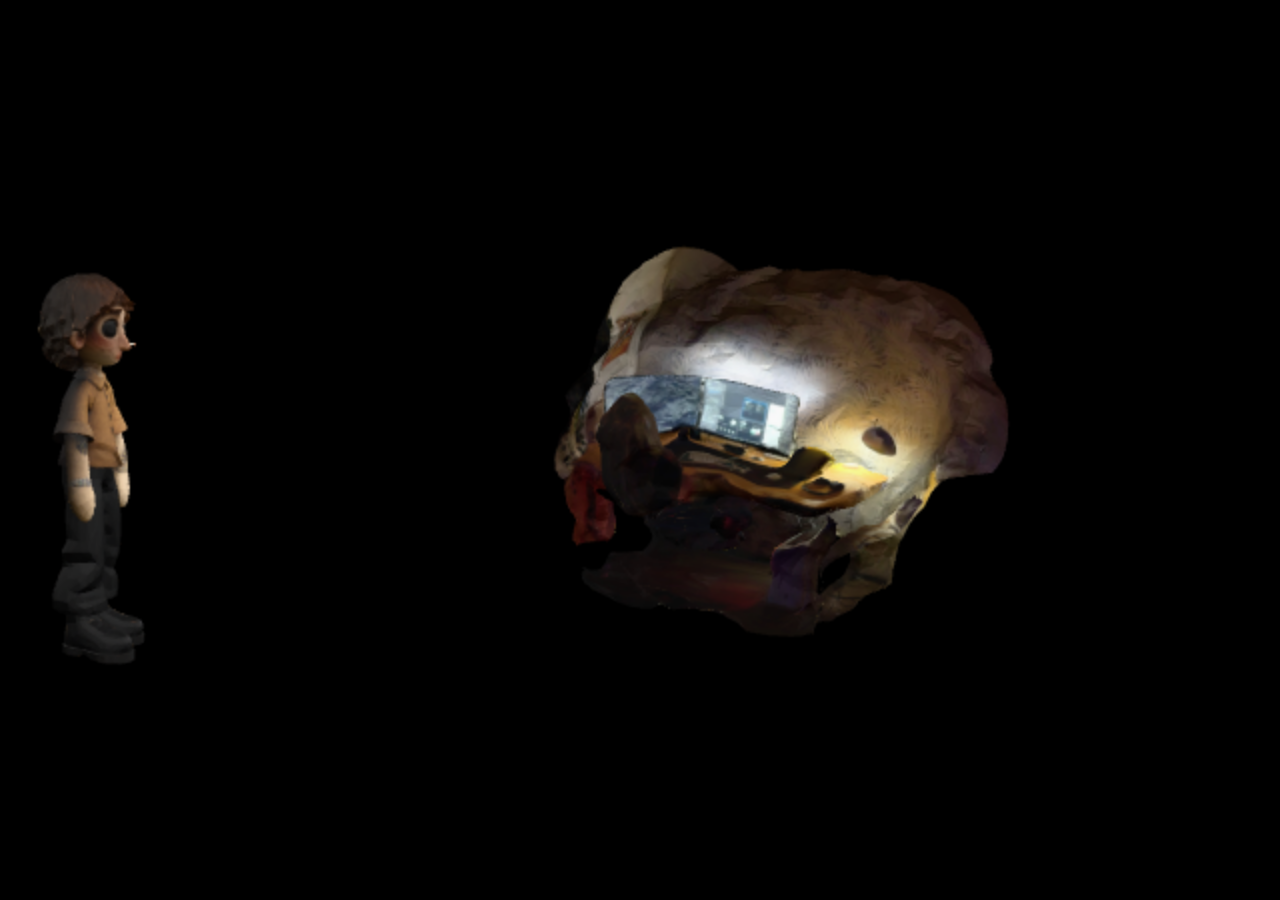
==== index.html @ 39d9294c "Align section titles and group websites under LLM development" ====
<!doctype html>
<html lang="ru">
<head>
<meta charset="utf-8">
<meta name="viewport" content="width=device-width,initial-scale=1,viewport-fit=cover">
<title>qwekurasa</title>

<link rel="preconnect" href="https://fonts.googleapis.com">
<link rel="stylesheet" href="https://fonts.googleapis.com/css2?family=Arimo:wght@400;700&display=swap">
<style>

:root{--acr-noise:url("data:image/svg+xml,%3Csvg xmlns='http://www.w3.org/2000/svg' width='128' height='128'%3E%3Cfilter id='n'%3E%3CfeTurbulence type='fractalNoise' baseFrequency='.9' numOctaves='2' stitchTiles='stitch'/%3E%3CfeColorMatrix values='0 0 0 0 1 0 0 0 0 1 0 0 0 0 1 0 0 0 .22 0'/%3E%3C/filter%3E%3Crect width='128' height='128' filter='url(%23n)'/%3E%3C/svg%3E");
  --paper:#ffffff;--dot:#fff;--ink:#0b0b0b;--mute:#9b9b9b;--line:#e3e3e3;
  --blue:#2234e6;--night:#000000;--snow:#efefef;
  --sans:"Arimo","Helvetica Neue",Helvetica,Arial,sans-serif;
  --mono:var(--sans);
  --hand:"Reenie Beanie","Segoe Print","Bradley Hand",cursive;
  --gl:max(24px,env(safe-area-inset-left,0px));--gr:max(24px,env(safe-area-inset-right,0px));
  --ease:cubic-bezier(.2,.7,.2,1);
  color-scheme:light;
}
*,*::before,*::after{box-sizing:border-box}
html,body,*{scrollbar-width:none;-ms-overflow-style:none}
::-webkit-scrollbar{display:none;width:0;height:0}
html,body{height:100%;margin:0}
img{max-width:100%}
[hidden]{display:none!important}
body{background:var(--paper);color:var(--ink);font:13px/1.35 var(--sans);-webkit-font-smoothing:antialiased}
body[data-v=map],body.loading{overflow:hidden}
a{color:inherit;text-decoration:none}
button{font:inherit;color:inherit;background:none;border:0;padding:0;cursor:pointer;text-align:inherit}
:focus-visible{outline:1px solid currentColor;outline-offset:3px}
.up{text-transform:uppercase;letter-spacing:.06em;font-size:11px}
.view{display:none}.view.on{display:block}
.tnum{font-variant-numeric:tabular-nums}


/* ---------- карта (лента) ---------- */
#map{position:fixed;inset:0;overflow:hidden;background:var(--dot);touch-action:none}
#hero{position:absolute;left:0;top:0;-webkit-tap-highlight-color:transparent}
.hero-text{position:absolute;max-width:440px;background:#fff;border:2px solid #000;padding:12px 16px 4px;font-size:15px;line-height:1.5;opacity:0;transform:translateY(6px);transition:opacity .8s,transform .8s;pointer-events:none}
.hero-text.on{opacity:1;transform:none;pointer-events:auto}
.hero-text p{margin:0 0 12px}
.ht-name{position:absolute;bottom:100%;left:-2px;margin:0!important;padding:2px 8px;background:#000;color:#fff;border:2px solid #000;border-bottom:0;font-size:13px;letter-spacing:.03em}
.ht-links{display:flex;flex-wrap:wrap;gap:6px 18px;margin:16px -16px 0!important;padding:6px 16px 8px;border-top:2px solid #000}
.ht-links a{text-decoration:underline;text-underline-offset:3px}
@media(max-width:700px){.hero-text{font-size:14px}}
.boards{position:absolute;left:0;right:0;top:50%;transform:translateY(-50%);display:flex;flex-wrap:wrap;justify-content:center;align-items:flex-start;gap:30px 40px;padding-inline:var(--gl)}
.board{display:flex;flex-direction:column;align-items:center;gap:8px;font:11px var(--mono);color:#555;transition:opacity .4s}
.board svg{display:block;overflow:visible}
.board.done{cursor:pointer;color:var(--ink)}
.piece{position:absolute;left:0;top:0;touch-action:none;cursor:grab;transition:transform .25s var(--ease),opacity .4s;z-index:5}
.piece svg{display:block;overflow:visible}
.board svg svg,.piece svg svg{overflow:hidden}
.piece.drag{cursor:grabbing;transition:none;z-index:20}
.piece.snap{transition:left .35s var(--ease),top .35s var(--ease),transform .35s var(--ease);pointer-events:none;transform:none!important}


/* точки-переключатель карта/индекс */
.dots{position:fixed;z-index:30;left:var(--gl);bottom:calc(18px + env(safe-area-inset-bottom,0px));display:flex;gap:5px}
.dots a{width:9px;height:9px;border:1px solid var(--ink);border-radius:50%}
.dots a.on{background:var(--ink)}
.dots{display:none}

/* ---------- тёмная тема: весь сайт инвертирован, персонаж и фото — обратно ---------- */
html{filter:invert(1);background:#fff}
#hero{filter:invert(1)}

/* ---------- индекс ---------- */
body[data-v=index]{background:var(--dot)}
#index{padding:52px 16px calc(80px + env(safe-area-inset-bottom,0px))}
.ix-win{position:relative;max-width:1180px;margin:0 auto;background:#fff;border:2px solid #000;padding-bottom:24px}
.ix-tab{position:absolute;bottom:100%;left:-2px;margin:0;padding:2px 8px;background:#fff;border:2px solid #000;border-bottom:0;font:400 13px var(--sans);letter-spacing:.03em}
.cols{display:grid;grid-template-columns:21% 1fr 1fr 1fr;padding-left:var(--gl);padding-right:var(--gr)}
.cols>*{grid-column:2}
.ticks{position:fixed;left:0;right:0;z-index:5;pointer-events:none}
.ticks i{grid-column:auto;height:13px;border-left:1px solid var(--ink)}
.ticks i:first-child{grid-column:2}
.ticks.top{top:env(safe-area-inset-top,0px)}.ticks.bot{bottom:env(safe-area-inset-bottom,0px)}
body:not([data-v=index]) .ticks{display:none}
.i-head{position:sticky;top:env(safe-area-inset-top,0px);z-index:4;background:#fff;padding-block:10px 10px;border-bottom:2px solid #000;margin-bottom:18px}
.i-head a{grid-column:auto}.i-head a:first-child{grid-column:2}
.i-head a:hover{text-decoration:underline;text-underline-offset:3px}
.i-tools{padding-block:8px 26px}
.i-tools button{display:inline-flex;gap:10px;align-items:center}
.i-tools button::after{content:"";border:4.5px solid transparent;border-top:6px solid currentColor;margin-top:5px;transition:transform .3s}
.i-tools button[aria-expanded=true]::after{transform:rotate(180deg) translateY(5px)}
.row{align-items:baseline}
.row button{grid-column:2;padding-block:2.5px;display:flex;gap:2.2em}
.row button:hover .nm,.row button[aria-expanded=true] .nm{text-decoration:underline;text-underline-offset:3px}
.row .meta{grid-column:3;color:var(--mute);opacity:0;transition:opacity .2s}
.row:hover .meta,.row:has([aria-expanded=true]) .meta{opacity:1}
.shots{display:grid;grid-template-columns:repeat(5,minmax(0,1fr));gap:8px;padding:12px var(--gr) 26px var(--gl)}
.shots:not([hidden]) .shot{animation:rise .55s var(--ease) both}
.shot{display:flex;flex-direction:column;gap:7px;min-width:0}
.shot canvas{display:block;width:100%;aspect-ratio:1.6;background:#fff}
.shot .cap{font-size:11px;line-height:1.35}
.shot .cap b{font-weight:400;text-transform:uppercase;letter-spacing:.06em}
@keyframes rise{from{opacity:0;transform:translateY(10px)}}

/* ---------- проект: рабочий стол с окнами ---------- */
/* ---------- проект: рабочий стол Smalltalk-80 ---------- */
body[data-v=project]{background:#fff}
#project{overflow-x:clip;min-height:100%;background:var(--dot);color:#000;font:13px/1.4 var(--sans)}
.st{padding:16px 16px 60px;display:grid;grid-template-columns:auto minmax(0,1280px);column-gap:40px;justify-content:center;align-items:start}
.st-desk{grid-column:2}
.st-phone{grid-column:1;justify-self:end;position:sticky;top:max(16px,calc(50vh - 270px));width:264px;margin-top:max(30px,calc(50vh - 286px))}
.st.pad{grid-template-columns:minmax(0,.86fr) min(calc((100vh - 150px)*1.375),calc(100vw - 1040px)) minmax(0,1.14fr);justify-content:stretch;align-items:center;align-content:center;column-gap:28px;min-height:calc(100vh - 56px)}
.st.pad>.st-fdw{grid-area:1/1;justify-self:center;width:min(280px,100%);padding:60px 0;z-index:5}.st-fdw{filter:invert(1)}.st-fdw .fd{position:relative;width:100%;--sx:20%}
.st.pad .st-phone{grid-area:1/2;justify-self:center;position:static;width:100%;margin:0}
.st.pad .st-desk{grid-area:1/3;max-width:540px;justify-self:start}
@media(max-width:1799px){.st.pad{grid-template-columns:minmax(0,520px) minmax(0,520px);justify-content:center;align-items:start;column-gap:40px}.st.pad .st-phone{grid-area:1/1/2/3;width:min(900px,96vw);margin:0 0 20px}.st.pad>.st-fdw{grid-area:2/1;justify-self:center}.st.pad .st-desk{grid-area:2/2;max-width:none}}
@media(max-width:1079px){.st.pad{grid-template-columns:minmax(0,620px)}.st.pad>.st-fdw{grid-area:3/1;padding:0}.st.pad .st-desk{grid-area:2/1;justify-self:center;width:100%}.st.pad .st-phone{grid-area:1/1}}
.st-phone:empty{display:none}
.ph{position:relative;width:100%;aspect-ratio:430/880;filter:invert(1)}
.ph-body{position:absolute;inset:0;width:100%;height:100%}
.st-phone{z-index:60}.st-phone .ph{cursor:grab;touch-action:none}.st-phone .ph.drag{cursor:grabbing}.st-phone .ph-scr,.st-phone .pd-scr{cursor:auto;touch-action:auto}
.ph.pd{aspect-ratio:880/640}
.pd-scr{position:absolute;left:2.727%;top:3.75%;width:94.545%;height:92.5%;overflow:hidden;border-radius:3.9%/5.4%;background:#000}
.pd-in{position:absolute;left:0;top:0;width:1180px;height:840px;transform-origin:0 0;overflow:hidden;background:#1c1c1e;color:#fff;font-family:-apple-system,BlinkMacSystemFont,"SF Pro Text","Helvetica Neue",Arimo,sans-serif}
.pd-sb{position:relative;height:32px;display:flex;align-items:center;gap:10px;padding:0 26px;font-size:15px;font-weight:600}
.pd-date{font-weight:500}.pd-sb .ph-ind{margin-left:auto;font-weight:500;font-size:14px}
.pd-bar{height:50px;display:flex;align-items:center;gap:20px;padding:0 20px;color:#0a84ff;border-bottom:.5px solid rgba(255,255,255,.12)}
.pd-tool{display:flex}.pd-tool.dim{opacity:.35}
.pd-url{flex:1;display:flex;align-items:center;justify-content:center;gap:6px;height:36px;margin:0 6px;border-radius:10px;background:rgba(118,118,128,.24);color:#fff;font-size:15px;position:relative}
.pd-url svg{color:#8e8e93}.pd-re{position:absolute;right:10px;border:0;background:none;color:#8e8e93;cursor:pointer;padding:4px;display:flex}
.pd-load{height:2px;width:0;background:#0a84ff}.pd-load.run{animation:pdLoad 2.5s ease-out forwards}.pd-load.done{width:100%;opacity:0;transition:opacity .4s .2s;animation:none}
@keyframes pdLoad{to{width:85%}}
.pd-web{display:block;width:100%;height:calc(100% - 82px);border:0;background:#000;margin-top:-2px}
.pd-hi{position:absolute;left:50%;bottom:8px;width:300px;height:5px;margin-left:-150px;border-radius:3px;background:rgba(255,255,255,.75);pointer-events:none;mix-blend-mode:difference}
.ph-scr{position:absolute;left:4.419%;top:2.159%;width:91.163%;height:95.682%;overflow:hidden;border-radius:13.4%/6.4%;background:#000;isolation:isolate}
.ph-island{position:absolute;z-index:9;left:50%;top:1.3%;width:31.5%;height:4.05%;transform:translateX(-50%);border-radius:99px;background:#000;pointer-events:none}
.ph-island i{position:absolute;right:13%;top:50%;width:11%;aspect-ratio:1;transform:translateY(-50%);border-radius:50%;background:radial-gradient(circle at 35% 35%,#1d2236,#05060a 70%)}
.ph-in{position:absolute;left:0;top:0;width:393px;height:852px;transform-origin:0 0;overflow:hidden;color:#fff;font-family:-apple-system,BlinkMacSystemFont,"SF Pro Text","Helvetica Neue",Arimo,sans-serif;user-select:none;-webkit-user-select:none;touch-action:manipulation}
.ph-wall{position:absolute;inset:0;background:#000}
.ph-sb{position:absolute;z-index:8;top:0;left:0;right:0;height:54px;display:flex;justify-content:space-between;align-items:center;padding:4px 30px 0 46px;font-size:16px;font-weight:600;letter-spacing:-.2px}
.ph-ind{display:flex;align-items:center;gap:6px}.ph-ind svg{fill:#fff}
.ph-batt{position:relative;width:26px;height:12.5px;border:1.3px solid rgba(255,255,255,.4);border-radius:4px;background:linear-gradient(#fff,#fff) 1.5px 1.5px/20px 7px no-repeat}
.ph-batt::after{content:"";position:absolute;right:-4px;top:3.3px;width:2px;height:4px;border-radius:0 1px 1px 0;background:rgba(255,255,255,.4)}
.ph-grid{position:absolute;top:72px;left:0;right:0;display:grid;grid-template-columns:repeat(4,1fr);row-gap:22px;padding:0 22px}
.ph-cell{display:flex;flex-direction:column;align-items:center;gap:6px;cursor:pointer;min-width:0}
.ph-cell span{max-width:80px;font-size:11.5px;letter-spacing:-.1px;white-space:nowrap;overflow:hidden;text-overflow:ellipsis}
.ph-ic{position:relative;width:62px;height:62px;border-radius:14.5px;background-size:cover;background-position:center}
.ph-ic>svg{display:block;width:100%;height:100%;border-radius:inherit}
.ph-ic.gl{background:var(--acr-noise),linear-gradient(155deg,rgba(255,255,255,.24),rgba(255,255,255,.07) 48%,rgba(255,255,255,.13)),rgba(44,44,44,.55);background-blend-mode:soft-light,normal,normal;box-shadow:inset 0 1.2px .6px rgba(255,255,255,.6),inset 0 -1px 1px rgba(255,255,255,.18),inset 1px 0 1px rgba(255,255,255,.12),inset -1px 0 1px rgba(255,255,255,.08),0 8px 18px rgba(0,0,0,.45);-webkit-backdrop-filter:blur(30px) saturate(1.25);backdrop-filter:blur(30px) saturate(1.25)}
.ph-ic.gl::after{content:"";position:absolute;inset:0;border-radius:inherit;background:radial-gradient(120% 60% at 30% 0,rgba(255,255,255,.22),rgba(255,255,255,0) 55%);pointer-events:none}
.ph-ic.gl svg{filter:drop-shadow(0 1px 1.5px rgba(0,0,0,.3))}
.ph-cell[data-dim]{opacity:.55}
.ph-user{box-shadow:0 0 0 .5px rgba(255,255,255,.18),0 8px 22px rgba(255,255,255,.08)}
.ph-cal{display:flex;flex-direction:column;align-items:center;background:#fff;color:#000}
.ph-cal b{margin-top:6px;font-size:9.5px;font-weight:600;color:#ff3b30}.ph-cal i{font-style:normal;font-size:33px;font-weight:300;line-height:1.05}
.ph-user{display:grid;place-items:center;background-color:#2c2c30}.ph-user em{font-style:normal;font-size:28px;font-weight:600}
.ph-prog{position:absolute;inset:0;background:rgba(0,0,0,.5)}
.ph-cell.tap .ph-ic{animation:phTap .26s}
@keyframes phTap{50%{transform:scale(.9);filter:brightness(.65)}}
.ph-search{position:absolute;left:50%;bottom:118px;transform:translateX(-50%);display:flex;align-items:center;gap:5px;padding:6px 13px;border-radius:99px;background:rgba(255,255,255,.1);box-shadow:inset 0 1px .5px rgba(255,255,255,.3);font-size:12.5px;font-weight:500;opacity:.6}
.ph-dock{position:absolute;left:12px;right:12px;bottom:12px;height:94px;display:grid;grid-template-columns:repeat(4,1fr);align-items:center;padding:0 10px;border-radius:34px;background:var(--acr-noise),linear-gradient(160deg,rgba(255,255,255,.12),rgba(255,255,255,.04)),rgba(44,44,44,.45);background-blend-mode:soft-light,normal,normal;box-shadow:inset 0 1px .5px rgba(255,255,255,.35),inset 0 -1px 1px rgba(255,255,255,.08);-webkit-backdrop-filter:blur(30px) saturate(1.25);backdrop-filter:blur(30px) saturate(1.25)}
.ph-dock .ph-cell span{display:none}
.ph-hi{position:absolute;z-index:9;left:50%;bottom:8px;width:140px;height:20px;transform:translateX(-50%);border:0;background:none;cursor:pointer;padding:0}
.ph-hi::after{content:"";position:absolute;left:0;right:0;bottom:0;height:5px;border-radius:3px;background:#fff}
.ph-x{display:none;position:absolute;left:-7px;top:-7px;z-index:2;width:22px;height:22px;border:0;border-radius:50%;background:rgba(120,120,128,.9);color:#fff;font:600 18px/20px Arial;padding:0;cursor:pointer}
.jiggle .ph-grid .ph-ic{animation:phJig .22s infinite alternate ease-in-out}.jiggle .ph-grid .ph-cell:nth-child(2n) .ph-ic{animation-delay:-.11s}
.jiggle .ph-user .ph-x{display:block}
@keyframes phJig{from{transform:rotate(-2deg)}to{transform:rotate(2deg)}}
.ph-app{position:absolute;inset:0;z-index:6;overflow:hidden;background:#000}
.ph-app.open{animation:phOpen .4s cubic-bezier(.2,.85,.25,1)}
.ph-app.close{animation:phClose .28s ease-in forwards}
@keyframes phOpen{from{transform:scale(.16);opacity:0;border-radius:60px}}
@keyframes phClose{to{transform:scale(.16);opacity:0;border-radius:60px}}
.ph-splash{position:absolute;inset:0;display:flex;flex-direction:column;align-items:center;justify-content:center;gap:10px;padding:20px;font-size:13px;color:#8e8e93;text-align:center;white-space:pre-line;transition:opacity .3s}
.ph-app.run .ph-splash{opacity:0}
.ph-sicon{display:grid;place-items:center;width:100px;height:100px;border-radius:23px;background:#2c2c30 center/cover;font-size:44px;color:#fff}
.ph-splash b{font-size:19px;color:#fff}
.ph-pages{position:absolute;inset:0;display:flex;transition:transform .35s cubic-bezier(.2,.8,.2,1)}
.ph-page{position:relative;flex:0 0 100%;height:100%;padding:56px 6px 44px;background:#000}
.ph-page img{position:absolute;inset:0;width:100%;height:100%;object-fit:cover;display:block}
.ph-page svg{width:100%;height:100%;display:block;filter:invert(1)}
.ph-pdots{position:absolute;left:0;right:0;bottom:30px;display:flex;justify-content:center;gap:7px;pointer-events:none}
.ph-pdots i{width:7px;height:7px;border-radius:50%;background:rgba(255,255,255,.35)}.ph-pdots i.on{background:#fff}
.ph-web{position:absolute;left:0;top:50px;width:100%;height:calc(100% - 50px);border:0;background:#000;opacity:0;pointer-events:none;transition:opacity .25s}.ph-web.on{opacity:1;pointer-events:auto}
.ph-sheet{position:absolute;inset:0;z-index:10;display:grid;place-items:center;background:rgba(0,0,0,.4)}
.ph-alert{width:270px;overflow:hidden;border-radius:14px;background:rgba(242,242,247,.97);color:#000;text-align:center}
.ph-alert b{display:block;padding:18px 16px 4px;font-size:17px}.ph-alert p{margin:0;padding:0 16px 18px;font-size:13px}
.ph-acts{align-self:end;width:100%;padding:0 8px 30px;display:flex;flex-direction:column;gap:8px;animation:phUp .25s ease-out}
@keyframes phUp{from{transform:translateY(100%)}}
.ph-actg{overflow:hidden;border-radius:14px;background:rgba(40,40,44,.92);-webkit-backdrop-filter:blur(20px);backdrop-filter:blur(20px)}
.ph-actg p{margin:0;padding:13px;font-size:13px;color:#8e8e93;text-align:center;border-bottom:.5px solid rgba(255,255,255,.12)}
.ph-actg button{display:block;width:100%;padding:17px;border:0;border-top:.5px solid rgba(255,255,255,.12);background:none;color:#0a84ff;text-align:center;font:400 19px -apple-system,BlinkMacSystemFont,"Helvetica Neue",Arimo,sans-serif;cursor:pointer}
.ph-actg p+button,.ph-actg button:first-child{border-top:0}
.ph-form input{display:block;width:calc(100% - 32px);margin:0 16px 8px;padding:8px 10px;border:.5px solid #c8c8cc;border-radius:7px;font:15px -apple-system,BlinkMacSystemFont,"Helvetica Neue",Arimo,sans-serif;background:#fff;color:#000}
.ph-form div{display:flex;margin-top:8px}.ph-form div button{flex:1;border-left:1px solid #c8c8cc}.ph-form div button:first-child{border-left:0;font-weight:400}
.ph-alert button{width:100%;padding:11px;border:0;border-top:1px solid #c8c8cc;background:none;color:#007aff;font-size:17px;font-weight:600}
@media(max-width:1299px){.st{grid-template-columns:minmax(0,1280px);justify-content:center}.st-desk,.st-phone{grid-column:1}.st-phone,.st-phone.pad{justify-self:center;position:static;margin:0 0 50px}}
.st-desk{position:relative;width:100%;height:900px;margin:0 auto}
.st-w{position:absolute;background:#fff;border:2px solid #000}
.st-t{position:absolute;bottom:100%;left:-2px;margin:0;background:#fff;border:2px solid #000;border-bottom:0;padding:2px 8px;font:400 13px var(--sans);letter-spacing:.03em;white-space:nowrap;cursor:grab;user-select:none;touch-action:none}
.st-fl .st-t{background:#000;color:#fff}
.st-menu{position:absolute;left:20px;top:0;display:flex;flex-wrap:wrap;border:2px solid #000;background:#fff;z-index:2}
.st-menu a{padding:2px 10px;border-right:2px solid #000;color:#000}.st-menu a:last-child{border-right:0}
.st-menu a:hover,.st-pane a:hover{background:#000;color:#fff}
.st-br{width:600px}
.st-panes{display:grid;grid-template-columns:1.3fr 1fr 1fr;border-bottom:2px solid #000;height:168px}
.st-pane{list-style:none;margin:0;padding:3px 0;overflow:auto;border-right:2px solid #000;line-height:1.5}
.st-pane:last-child{border-right:0}
.st-pane li{padding:0 6px;white-space:nowrap;overflow:hidden;text-overflow:ellipsis}
.st-pane li.on{outline:1px dotted #000;outline-offset:-2px}
.st-pane a{color:#000;display:block}
.st-code{padding:8px 12px 14px}
.st-com{font:italic 15px/1.45 "Times New Roman",Times,serif;margin:6px 0 10px 22px}
.st-code pre{margin:0 0 0 22px;font:13px/1.6 var(--sans);white-space:pre-wrap}
.st-a{color:#000;text-decoration:underline}
.st-art{padding:10px;border-bottom:2px solid #000}
.ks{display:block;width:100%;height:auto;font-family:var(--sans)}
.st-art img{display:block;width:100%;filter:invert(1)}
.st-cap{margin:0;padding:8px 10px;font-size:12px}
.st-fl{width:520px}
.st-path{padding:3px 8px;border-bottom:2px solid #000}
.st-files{list-style:none;margin:0;padding:4px 8px;border-bottom:2px solid #000;line-height:1.5}
.st-files li[data-j]{cursor:pointer;padding:0 2px}
.st-files li.on{background:#000;color:#fff}
.st-out{margin:8px;padding:8px 12px;min-height:110px;background:#000;color:#fff;white-space:pre-wrap;line-height:1.6}
/* окна в стиле iOS: тёмно-серое стекло (свой контекст цвета — сайт инвертирован целиком) */
.st-desk{filter:invert(1);color:#f2f2f7}
.st-w{background:var(--acr-noise),linear-gradient(rgba(44,44,44,.15),rgba(44,44,44,.15)),rgba(28,28,28,.78);background-blend-mode:soft-light,normal,normal;border:1px solid rgba(255,255,255,.09);border-radius:7px;box-shadow:0 18px 44px rgba(0,0,0,.5),inset 0 1px 0 rgba(255,255,255,.08);-webkit-backdrop-filter:blur(30px) saturate(1.25);backdrop-filter:blur(30px) saturate(1.25);overflow:hidden}
.st-t{position:relative;bottom:auto;left:auto;flex:none;display:block;white-space:nowrap;overflow:hidden;text-overflow:ellipsis;padding-left:64px!important;background:rgba(255,255,255,.03);border:0;border-bottom:1px solid rgba(255,255,255,.08);padding:9px 14px;font:600 13px var(--sans);letter-spacing:0;color:#f2f2f7}
.st-t::before{content:"";position:absolute;left:14px;top:50%;margin-top:-4px;width:8px;height:8px;border-radius:50%;background:rgba(255,255,255,.28);box-shadow:13px 0 0 rgba(255,255,255,.16),26px 0 0 rgba(255,255,255,.1)}
.st-fl .st-t{background:rgba(255,255,255,.03);color:#f2f2f7}
.st-menu{border:1px solid rgba(255,255,255,.1);border-radius:6px;background:rgba(30,30,33,.62);-webkit-backdrop-filter:blur(20px);backdrop-filter:blur(20px);overflow:hidden}
.st-menu a{padding:6px 14px;border-right:1px solid rgba(255,255,255,.08);color:#f2f2f7}
.st-menu a:hover,.st-pane a:hover{background:rgba(255,255,255,.1);color:#fff}
.st-top{position:fixed;left:50%;top:12px;transform:translateX(-50%);z-index:100;filter:invert(1);flex-wrap:nowrap;max-width:calc(100vw - 24px);white-space:nowrap;color:#f2f2f7;background:#1c1c1e;border:1px solid #2c2c2e!important;border-radius:6px;-webkit-backdrop-filter:none;backdrop-filter:none;box-shadow:0 8px 24px rgba(0,0,0,.5)}
.st-top a{border-right-color:#2c2c2e!important}
.st-top a{overflow:hidden;text-overflow:ellipsis;max-width:40vw}
body:not([data-v=project]) .st-top{display:none}
#project .st{padding-top:56px}
.st-panes{border-bottom:1px solid rgba(255,255,255,.08);height:auto;min-height:168px}
.st-pane{border-right:1px solid rgba(255,255,255,.08);padding:6px}
.st-pane li{padding:1px 8px;border-radius:4px;color:#c7c7cc}
.st-pane li.on{outline:0;background:rgba(255,255,255,.12);color:#fff}
.st-pane a{color:inherit}
.st-code b{color:#fff}
.st-com{color:#e5e5ea}
.st-code pre{color:#aeaeb2}
.st-a{color:#f2f2f7}
.st-art{padding:12px 12px 0;border-bottom:0}
.st-art .ks,.st-art img{border-radius:5px;overflow:hidden}
.st-art .ks{filter:invert(1)}
.st-art img{filter:none}
.st-cap{padding:10px 14px 14px;color:#aeaeb2;line-height:1.45}
.st-path{border-bottom:1px solid rgba(255,255,255,.08);padding:7px 14px;color:#8e8e93}
.st-files{border-bottom:1px solid rgba(255,255,255,.08);padding:6px}
.st-files li{padding:2px 8px!important;border-radius:4px;color:#c7c7cc}
.st-files li.on{background:rgba(255,255,255,.12);color:#fff}
.st-out{margin:10px;border-radius:6px;background:rgba(0,0,0,.35);color:#e5e5ea;padding:12px 14px}
.st-out b{color:#fff}
@media(max-width:1079px){
  .st-desk{width:auto;height:auto;display:flex;flex-direction:column;gap:16px;max-width:620px}
  .st-w{position:relative!important;left:auto!important;top:auto!important;width:auto!important;height:auto!important}
  .st-w>.rz{display:none}
    .st-panes{grid-template-columns:1fr;height:auto}
  .st-pane{max-height:132px;border-right:0;border-bottom:2px solid #000}.st-pane:last-child{border-bottom:0}
  .st-art .ks,.st-art img{max-width:300px;margin:0 auto}
}
@media (max-width:900px){.pj{grid-template-columns:1fr;gap:36px;margin-top:40px}.pj-main,.pj-side{grid-column:1}.pj-side{position:static;order:-1;max-width:none}}
@media (max-width:760px){
  .m-old{top:auto;bottom:calc(52px + env(safe-area-inset-bottom,0px));left:var(--gl);transform:none;flex-direction:row;flex-wrap:wrap;justify-content:flex-end;gap:2px 12px}
  .m-hint{display:none}
  .cols{grid-template-columns:0 1fr 1fr 1fr}
  .row .meta{display:none}
  .shots{grid-template-columns:none;grid-auto-flow:column;grid-auto-columns:72%;overflow-x:auto;scroll-snap-type:x mandatory}
  .shot{scroll-snap-align:start}
  .w-intro{grid-template-columns:1fr;margin:52px 0 36px}
}
@media (prefers-reduced-motion:reduce){*{transition-duration:.01s!important;animation:none!important}}
/* iOS-стиль: главная и список проектов (свой цветовой контекст поверх инверсии сайта) */
.hero-text{filter:invert(1);background:#141416;border:1px solid rgba(255,255,255,.1);border-radius:7px;box-shadow:0 18px 44px rgba(0,0,0,.5),inset 0 1px 0 rgba(255,255,255,.09);color:#e5e5ea;padding:0 16px 4px;overflow:hidden}
.ht-name{position:relative;bottom:auto;left:auto;margin:0 -16px 12px!important;padding:9px 16px 9px 64px;background:rgba(255,255,255,.03);border:0;border-bottom:1px solid rgba(255,255,255,.08);color:#f2f2f7;font-weight:600;letter-spacing:0;white-space:nowrap;overflow:hidden;text-overflow:ellipsis}
.ht-name::before,.ix-tab::before{content:"";position:absolute;left:14px;top:50%;margin-top:-4px;width:8px;height:8px;border-radius:50%;background:rgba(255,255,255,.28);box-shadow:13px 0 0 rgba(255,255,255,.16),26px 0 0 rgba(255,255,255,.1)}
.ht-links{border-top:1px solid rgba(255,255,255,.08)}
.ht-links a{color:#f2f2f7}
body[data-v=index]{background:#fff}
.ix-win{filter:invert(1);background:rgba(20,20,22,.9);border:1px solid rgba(255,255,255,.1);border-radius:7px;box-shadow:0 18px 44px rgba(0,0,0,.5),inset 0 1px 0 rgba(255,255,255,.09);color:#e5e5ea;overflow:clip}
.ix-tab{position:relative;bottom:auto;left:auto;margin:0;padding:9px 16px 9px 64px;background:rgba(255,255,255,.03);border:0;border-bottom:1px solid rgba(255,255,255,.08);color:#f2f2f7;font:600 13px var(--sans);letter-spacing:0}
.ix-win .i-head{background:rgba(20,20,22,.96);border-bottom:1px solid rgba(255,255,255,.08);color:#f2f2f7}
.ix-win .row button{color:#d1d1d6;border-radius:4px}
.ix-win .row button[aria-expanded=true]{color:#fff}
.ix-win .row .meta{color:#8e8e93}
.ix-win .i-tools button{color:#aeaeb2}
.ix-win .shot canvas{filter:invert(1);border-radius:5px}
@media(max-width:700px){.ht-name{padding-left:58px}}
.shots{display:block;padding:4px 0 18px}
.ixc{position:relative;height:var(--ch,240px);margin:0 auto;max-width:1180px;perspective:1100px;perspective-origin:50% 50%;overflow:hidden;touch-action:pan-y;cursor:grab;user-select:none;-webkit-mask-image:linear-gradient(90deg,transparent,#000 12%,#000 88%,transparent);mask-image:linear-gradient(90deg,transparent,#000 12%,#000 88%,transparent)}
.ixc:active{cursor:grabbing}
.ixc-ring{position:absolute;left:50%;top:50%;width:0;height:0;transform-style:preserve-3d;transform:translateZ(calc(var(--cw) * -1.4))}
.ixc-card{position:absolute;left:calc(var(--cw) / -2);top:calc(var(--cw) * -.31);width:var(--cw);height:calc(var(--cw) * .62);display:flex;flex-direction:column;justify-content:flex-end;gap:2px;padding:10px 12px;border-radius:5px;background:linear-gradient(160deg,#18181a,#050506);color:#0b0b0c;overflow:hidden;backface-visibility:visible;-webkit-user-drag:none;box-shadow:inset 0 0 0 1px rgba(255,255,255,.09),inset 0 1px 0 rgba(255,255,255,.14)}
.ixc-card b{position:relative;z-index:1;font-size:calc(var(--cw) * .1);line-height:1.05;letter-spacing:-.02em}
.ixc-card span{position:relative;z-index:1;font-size:10px;color:#6e6e73;white-space:nowrap;overflow:hidden;text-overflow:ellipsis}
.ixc-art{position:absolute;inset:0}
.ixc-art img,.ixc-art svg{display:block;width:100%;height:100%;object-fit:cover}
.ixc-card.ink{background:#000;color:#fff}.ixc-card.ink .ixc-art svg{filter:invert(1);opacity:.85}.ixc-card.ink span{color:#aeaeb2}
.ixc-card.pic{color:#fff}
.ixc-card.blank{background:#e9e9ec;color:#0b0b0c}.ixc-card.dk{background:#2a2a2d;color:#f2f2f7}.ixc-card.dk span{color:#8e8e93}

/* окна проекта: просмотр экранов и миниатюры */
.st-w{display:flex;flex-direction:column}
.st-w>.rz{position:absolute;z-index:3}
.rz.n,.rz.s{left:8px;right:8px;height:8px;cursor:ns-resize}.rz.n{top:-4px}.rz.s{bottom:-4px}
.rz.e,.rz.w{top:8px;bottom:8px;width:8px;cursor:ew-resize}.rz.e{right:-4px}.rz.w{left:-4px}
.rz.ne,.rz.nw,.rz.se,.rz.sw{width:14px;height:14px}.rz.ne{top:-5px;right:-5px;cursor:nesw-resize}.rz.sw{bottom:-5px;left:-5px;cursor:nesw-resize}.rz.nw{top:-5px;left:-5px;cursor:nwse-resize}.rz.se{bottom:-5px;right:-5px;cursor:nwse-resize}
.fd{position:absolute;aspect-ratio:600/470;cursor:pointer;user-select:none;-webkit-user-select:none;-webkit-user-drag:none;touch-action:none;z-index:5;outline:none;-webkit-tap-highlight-color:transparent;perspective:900px;filter:drop-shadow(0 18px 30px rgba(0,0,0,.55))}
.fd.drag{cursor:grabbing}.fd.drag *{pointer-events:none}
.fd-b,.fd-fr{position:absolute;inset:0;-webkit-mask-size:100% 100%;mask-size:100% 100%}

.fd-b{inset:3% 5% 4%;border-radius:8% 8% 7% 7%;mask:none;-webkit-mask:none;background:linear-gradient(135deg,#3f3f40,#242425 45%,#303031);box-shadow:inset 0 2px 3px #ffffff65,inset 0 0 12px #ffffff30,0 15px 25px #0003}
.fd-b:before,.fd-b:after{display:none}
.fd-fr{mask-image:url("data:image/svg+xml,%3Csvg%20xmlns%3D%22http%3A%2F%2Fwww.w3.org%2F2000%2Fsvg%22%20viewBox%3D%220%200%20600%20470%22%3E%3Cpath%20d%3D%22M24%20103Q0%20103%203%20135L24%20423Q26%20461%2065%20461H535Q571%20461%20576%20425L598%20224Q602%20185%20562%20185H380Q359%20185%20345%20166L309%20123Q294%20103%20269%20103Z%22%2F%3E%3C%2Fsvg%3E");-webkit-mask-image:url("data:image/svg+xml,%3Csvg%20xmlns%3D%22http%3A%2F%2Fwww.w3.org%2F2000%2Fsvg%22%20viewBox%3D%220%200%20600%20470%22%3E%3Cpath%20d%3D%22M24%20103Q0%20103%203%20135L24%20423Q26%20461%2065%20461H535Q571%20461%20576%20425L598%20224Q602%20185%20562%20185H380Q359%20185%20345%20166L309%20123Q294%20103%20269%20103Z%22%2F%3E%3C%2Fsvg%3E");background:linear-gradient(100deg,#ffffff30,transparent 20%,#ffffff12 75%,#ffffff28),linear-gradient(180deg,#b7b7b772 24%,#69696b70 52%,#161618e8 98%);backdrop-filter:blur(9px);-webkit-backdrop-filter:blur(9px);transform-origin:50% 100%;transition:transform .55s cubic-bezier(.2,.8,.2,1)}
.fd-fr:before{content:"";position:absolute;inset:0;background:linear-gradient(115deg,transparent 8%,#ffffff25 18%,transparent 35%,transparent 80%,#ffffff18 92%);pointer-events:none}
.fd-fr:after{content:"";position:absolute;inset:0;background:url("data:image/svg+xml,%3Csvg%20xmlns%3D%22http%3A%2F%2Fwww.w3.org%2F2000%2Fsvg%22%20viewBox%3D%220%200%20600%20470%22%3E%3Cpath%20d%3D%22M24%20103Q0%20103%203%20135L24%20423Q26%20461%2065%20461H535Q571%20461%20576%20425L598%20224Q602%20185%20562%20185H380Q359%20185%20345%20166L309%20123Q294%20103%20269%20103Z%22%20fill%3D%22none%22%20stroke%3D%22%23ffffff%22%20stroke-opacity%3D%22.3%22%20stroke-width%3D%222%22%2F%3E%3C%2Fsvg%3E") center/100% 100%;pointer-events:none}
.fd-fr b,.fd-fr span,.fd-fr i{display:none}
.fd-f{all:unset;position:absolute;left:25%;top:7%;width:49%;height:77%;border-radius:8%;overflow:hidden;background:linear-gradient(140deg,#fafafa,#dcdcdc);box-shadow:inset 0 1px 1px #fff,0 2px 7px #0002;cursor:pointer;transform:translate(calc(var(--i)*15%),calc(var(--i)*4%)) rotate(calc(var(--i)*11deg));transition:transform .6s cubic-bezier(.2,.9,.25,1.15) var(--d)}
.fd-f:after{content:"";position:absolute;inset:16% 13%;background:linear-gradient(#ccc,#ccc) 0 0/100% 8%,linear-gradient(#d0d0d0,#d0d0d0) 0 23%/85% 5%,linear-gradient(#d0d0d0,#d0d0d0) 0 42%/100% 5%,linear-gradient(#d0d0d0,#d0d0d0) 0 61%/76% 5%;background-repeat:no-repeat;pointer-events:none;transition:opacity .3s}
/* Keep document icons visible in every folder state. */
.fd-f img{opacity:0}
.fd-f img{width:100%;height:100%;object-fit:cover;object-position:top;display:block}
.fd:is(:hover,:focus-visible,.open) .fd-fr{transform:rotateX(-24deg)}
.fd:is(:hover,:focus-visible,.open) .fd-f{transform:translate(calc(var(--i)*var(--sx,30%)),calc(-55% - (2 - var(--i)*var(--i)/2)*6%)) rotate(calc(var(--i)*9deg)) scale(.82)}
.fd:is(:hover,.open) .fd-f:hover{transform:translate(calc(var(--i)*var(--sx,30%)),-72%) rotate(calc(var(--i)*4deg)) scale(.95);z-index:2;transition-delay:0s;transition-duration:.3s}
.lb{position:fixed;inset:0;z-index:300;filter:invert(1);background:rgba(0,0,0,.86);-webkit-backdrop-filter:blur(20px);backdrop-filter:blur(20px);display:grid;grid-template-columns:56px minmax(0,1fr) 56px;align-items:center;opacity:0;pointer-events:none;transition:opacity .3s;color:#f2f2f7;font:14px/1.5 var(--sans)}
.lb.on{opacity:1;pointer-events:auto}
.lb figure{margin:0;display:flex;flex-direction:column;align-items:center;gap:14px;max-height:92vh;transform:scale(.94);transition:transform .35s cubic-bezier(.2,.8,.2,1)}.lb.on figure{transform:none}
.lb img{max-width:100%;max-height:74vh;border-radius:8px;box-shadow:0 20px 60px rgba(0,0,0,.6);display:block}
.lb figcaption{max-width:760px;text-align:center}.lb b{display:block;font-size:17px;font-weight:600}.lb span{color:#8e8e93;font-size:12px}.lb p{margin:6px 0 0;color:#aeaeb2;white-space:pre-line}
.lb button{all:unset;cursor:pointer;width:44px;height:44px;display:grid;place-items:center;border-radius:50%;background:rgba(255,255,255,.08);font-size:24px;justify-self:center}.lb button:hover{background:rgba(255,255,255,.18)}
.lb .lb-x{position:absolute;top:16px;right:16px;font-size:22px}
@media(max-width:1079px){.fd{--sx:22%;touch-action:pan-y;position:relative;width:min(100%,280px);margin:90px auto 50px}.lb{grid-template-columns:40px minmax(0,1fr) 40px}.lb button{width:36px;height:36px}}
/* Full-width case images live below the existing project desktop. */
.project-gallery{display:block;width:100%;margin:0;padding:0;line-height:0;filter:invert(1)}
.project-gallery img{display:block;width:100%;max-width:none;height:auto;margin:0;padding:0;border:0;border-radius:0}
@media(min-width:1300px){
  #project .st.phone-project{display:block;position:relative;min-height:100svh;padding:0!important}
  .st.phone-project .st-phone{position:absolute;left:8.645833333vw;top:25.729166667svh;width:min(264px,13.75vw);margin:0;justify-self:auto}
  .st.phone-project .st-desk{position:relative;grid-column:auto;width:100%;max-width:none;margin:0}
}
.st-br{background:linear-gradient(145deg,#292929,#222);background-blend-mode:normal;-webkit-backdrop-filter:none;backdrop-filter:none}

/* iPhone project: information / device / functions, followed by case files. */
#project .st.phone-project{display:grid;grid-template-columns:minmax(0,1fr) clamp(174px,14vw,240px) minmax(0,1fr);gap:clamp(24px,4.4vw,76px);align-items:start;min-height:0;padding:120px clamp(28px,7.5vw,144px) 96px!important;background:#fff}
.st.phone-project .st-desk{display:contents}
.st.phone-project .st-phone{grid-column:2;grid-row:1;position:static;left:auto;top:auto;width:100%;margin:0;justify-self:center}
.st.phone-project .st-w{position:relative!important;left:auto!important;top:auto!important;width:100%!important;height:auto!important;filter:invert(1);min-width:0}
.st.phone-project .st-br{grid-column:1;grid-row:1;margin-top:24px}
.st.phone-project .st-fl{grid-column:3;grid-row:1;margin-top:58px}
.st.phone-project .st-desk>.fd{display:none}
.st.phone-project .st-w>.rz{display:none}
.st.phone-project .st-code pre{white-space:pre-wrap;overflow-wrap:anywhere}
.st.phone-project .st-pane{min-width:0;overflow:hidden}
.st.phone-project .st-pane li{overflow:hidden;text-overflow:ellipsis;white-space:nowrap}
.st.phone-project .st-out{min-height:100px}
.st.phone-project .st-w{background:linear-gradient(145deg,#292929,#222);background-blend-mode:normal;backdrop-filter:none;-webkit-backdrop-filter:none}
#project:has(.phone-project) .case-field{height:clamp(480px,56svh,640px);margin-bottom:32px}
#project:has(.phone-project){background:#fff}
@media(max-width:899px){
 #project .st.phone-project{grid-template-columns:minmax(0,1fr);gap:32px;padding:100px 20px 112px!important}
 .st.phone-project .st-phone{grid-column:1;grid-row:1;width:min(210px,55vw)}
 .st.phone-project .st-br{grid-column:1;grid-row:2;margin:0}
 .st.phone-project .st-fl{grid-column:1;grid-row:3;margin:0}
}

/* Tablet projects keep independent draggable panels around the device. */
#project .st.pad{display:grid;grid-template-columns:minmax(230px,.8fr) minmax(0,2fr) minmax(280px,1.1fr);gap:clamp(24px,2.8vw,60px);align-items:center;align-content:start;min-height:0;padding:170px 2.2vw 112px!important;background:#fff}
.st.pad .st-desk{display:contents}
.st.pad .st-phone{grid-area:1/2;position:static;width:100%;margin:0;justify-self:center}
.st.pad .st-w{position:relative!important;left:auto!important;top:auto!important;width:100%!important;height:auto!important;min-width:0;filter:invert(1);background:linear-gradient(145deg,#292929,#222);backdrop-filter:none;-webkit-backdrop-filter:none}
.st.pad .st-br{grid-area:1/3}
.st.pad .st-fl{grid-area:1/1}
.st.pad>.st-fdw{grid-area:2/2;padding:40px 0 0}
.st.pad .st-w>.rz{display:none}
.st.pad .st-code pre{white-space:pre-wrap;overflow-wrap:anywhere}
.st.pad .st-pane{min-width:0;overflow:hidden}
.st.pad .st-pane li{overflow:hidden;text-overflow:ellipsis;white-space:nowrap}
@media(max-width:1199px){
 #project .st.pad{grid-template-columns:1fr 1fr;gap:30px;padding:100px 24px 112px!important}
 .st.pad .st-phone{grid-area:1/1/2/3;width:min(800px,100%);margin:0}
 .st.pad .st-fl{grid-area:2/1}.st.pad .st-br{grid-area:2/2}
 .st.pad>.st-fdw{grid-area:3/1/4/3}
}
@media(max-width:699px){
 #project .st.pad{grid-template-columns:minmax(0,1fr);padding:90px 20px 112px!important}
 .st.pad .st-phone{grid-area:1/1}.st.pad .st-br{grid-area:2/1}.st.pad .st-fl{grid-area:3/1}
 .st.pad>.st-fdw{grid-area:4/1}
}
.project-photo-grid{display:flex;flex-wrap:wrap;gap:3px;container-type:inline-size;width:100%;margin:0;padding:0;filter:invert(1);background:#000;overflow:hidden}
.project-photo-grid .project-photo-tile{position:relative;flex:none;height:min(max(120px,calc((100cqw - 15px) / 6)),calc(100cqw / var(--widest,1)));aspect-ratio:var(--media-ratio,1);margin:0;padding:0;border:0;overflow:hidden;background:#000;}
.project-photo-grid .project-photo-tile::after,.project-description::after{content:"";position:absolute;inset:0;pointer-events:none;--corner:clamp(10px,1.4vw,22px);--line:linear-gradient(#292929,#292929);background:var(--line) top left/var(--corner) 3px,var(--line) top left/3px var(--corner),var(--line) top right/var(--corner) 3px,var(--line) top right/3px var(--corner),var(--line) bottom left/var(--corner) 3px,var(--line) bottom left/3px var(--corner),var(--line) bottom right/var(--corner) 3px,var(--line) bottom right/3px var(--corner);background-repeat:no-repeat}
.project-description{position:relative;filter:invert(1);background:#000;color:#b8b8bd;margin:0 0 3px;padding:clamp(20px,3vw,52px);text-align:left;overflow-wrap:anywhere;font-size:clamp(14px,1.02vw,17px);line-height:1.65}
.project-description h2{margin:0 0 10px;color:#fff;font-size:1.12em;font-weight:600}
.project-description p{max-width:72ch;margin:0;white-space:pre-line}
.project-section-title{margin:0;padding-block:12px;background:#1c1c1e;border-block:1px solid #ffffff14;color:#eee;font-size:14px;font-weight:600}
.project-section-title>span{grid-column:2/-1}
.design-project{filter:invert(1);background:#000;color:#e5e5ea;min-height:100svh;padding:clamp(64px,9vw,100px) 16px 40px}
.design-project .project-description{filter:none}
.design-content{width:min(860px,100%);margin-inline:auto}
.design-title{margin:0 0 22px;text-align:center;font-size:clamp(24px,4vw,40px);font-weight:600;line-height:1.15}
.design-carousel{width:min(740px,100%);margin:0 auto 34px}
.design-carousel-stage{position:relative;height:clamp(220px,48vw,460px);overflow:hidden;border:1px solid #fff2;border-radius:7px;background:#111112;isolation:isolate}
.design-carousel-stage img{position:absolute;inset:0;width:100%;height:100%;object-fit:contain}
.design-placeholder{margin:0;display:grid;place-items:center;height:100%;color:#9b9ba0}
.design-carousel-controls{display:flex;align-items:center;justify-content:center;gap:12px;margin-top:12px;color:#b8b8bd}
.design-carousel-controls button{font:inherit;min-height:34px;min-width:34px;padding:4px 10px;background:#19191b;color:#eee;border:1px solid #fff2;border-radius:5px;cursor:pointer}
.design-carousel-controls button:hover{background:#2b2b2d}
.design-carousel-controls [data-position]{min-width:38px;text-align:center;font-variant-numeric:tabular-nums}
.design-back{display:inline-block;color:#ccc;margin:0 0 18px;text-decoration:none}
.design-back:hover{text-decoration:underline}
.project-photo-grid img{display:block;width:100%;height:100%;max-width:none;object-fit:contain;user-select:none}


</style>
</head>
<body>


<script>document.body.dataset.v="map"</script>

<section id="map" class="view on" aria-label="qwekurasa">
  <svg id="hero" shape-rendering="crispEdges" role="img" aria-label="Пиксельный qwekurasa"></svg>
  <div class="hero-text" id="heroText">
    <p class="ht-name">qwekurasa</p>
    <p>Меня зовут Артём, мне 24 года. Я дизайнер и разработчик.</p>
    <p>Делаю много интересных штук. Нажми на мою комнату и сможешь увидеть все мои проекты.</p>
    <p class="ht-links up"><a href="https://www.instagram.com/qwekurasa/" target="_blank" rel="noopener">Instagram ↗</a><a href="https://t.me/qwekurasa" target="_blank" rel="noopener">Telegram ↗</a></p>
  </div>
</section>

<section id="index" class="view" aria-label="Проекты">
  <div class="ix-win"><h2 class="ix-tab">Projects Browser</h2>
  <header class="i-head cols up">
    <a href="#index">M1. Проекты</a><a href="#map">qwekurasa</a>
  </header>
  <div class="i-tools cols up"><button id="expandAll" aria-expanded="false">Раскрыть все</button></div>
  <div id="list"></div>
  </div>
</section>

<section id="project" class="view" aria-label="Проект"></section>


<nav class="dots" aria-label="Вид"><a href="#map" data-v="map" title="Карта"></a><a href="#index" data-v="index" title="Проекты"></a></nav>

<script>document.write('<script src="projects.js?v='+Date.now()+'"><\/script>')</script>
<script src="project-cat-3d.js?v=1"></script>
<script src="phone.js?v=baecc87"></script>
<script src="project-sections.js?v=2"></script>
<script src="design-carousel.js?v=1"></script>
<script src="case-files.js?v=natural-ratio"></script>
<script>
const $=s=>document.querySelector(s);
const {labels:sectionLabels,sectionOf}=window.ProjectSections;
const wait=ms=>new Promise(r=>setTimeout(r,ms));
const GENERIC=['Экран 01','Экран 02','Экран 03','Экран 04','Экран 05'];
const P=[
 ...(window.CUSTOM||[]).map(c=>{const e=v=>String(v??'').replace(/[&<>"]/g,m=>({'&':'&amp;','<':'&lt;','>':'&gt;','"':'&quot;'})[m]),sh=c.shots||[];
   const url=/^https?:\/\//.test(c.link||'')?c.link:'';
   return{id:'c'+e(c.id),section:sectionOf(c),url,device:c.device==='ipad'?'ipad':'phone',folder:c.folder!=='0',pwa:/^https:\/\//.test(c.pwa||'')?c.pwa:'',name:e(c.name),type:e(c.type),created:e(c.created),year:(c.created||'').slice(-4),desc:e(c.desc),description:typeof c.description==='string'?c.description.trim():'',cover:sh[0]?.src,
    caseFiles:(c.caseFiles||[]).slice(0,3).map(e),
    gallery:(c.gallery||[]).filter(x=>/^\/?img\/[a-z0-9_-]+\/[a-z0-9_.-]+\.(webp|jpe?g|png|gif)$/i.test(x.src||'')).map(x=>({src:e(x.src),alt:e(x.alt),file:Math.max(0,Math.min(2,Math.floor(Number(x.file)||0))),width:Number(x.width)||0,height:Number(x.height)||0})),
    meta:[c.stack&&['Стек',e(c.stack)],c.platforms&&['Платформы',e(c.platforms)],url&&['Ссылка',`<a href="${e(url)}" target="_blank" rel="noopener">${e(url.replace(/^https?:\/\/(www\.)?/,'').replace(/\/$/,''))}</a>`]].filter(Boolean),
    shots:sh.length?sh.map(x=>e(x.h)||'Фото'):undefined,wins:sh.length||(c.features||[]).length?[...sh.map(x=>({img:e(x.src),h:e(x.h),p:e(x.p)})),...(c.features||[]).map(f=>({h:e(f.h),p:e(f.p),ul:(f.ul||[]).map(e)}))]:undefined}}),
];
if(!P.length)P.push({id:'p1',name:'Проект 01',type:'В работе',section:'llm',empty:true});
P.forEach((p,i)=>{p.code='P'+String(i+1).padStart(3,'0');p.shots=p.shots||GENERIC});
/* ---------- индекс ---------- */
let pendingOpen=null,pendingShot=null;
$('#list').innerHTML=Object.entries(sectionLabels).map(([key,label])=>{
  const projects=P.filter(p=>p.section===key);
  if(!projects.length)return '';
  return `<section aria-label="${label}"><h3 class="project-section-title cols"><span>${label}</span></h3>${projects.map(p=>`
  <div class="row cols up"><button aria-expanded="false" data-id="${p.id}"><span>${p.code}</span><span class="nm">${p.name}</span></button><span class="meta">${p.type}${p.year?' · '+p.year:''}</span></div>
  <div class="shots" id="sh-${p.id}" hidden><div class="ixc" aria-label="${p.name}: экраны"><div class="ixc-ring"></div></div></div>`).join('')}</section>`;
}).join('');
function toggleRow(id,open,solo=1){const b=$(`.row [data-id="${id}"]`),s=$('#sh-'+id);open=open??s.hidden;if(open&&solo)P.forEach(q=>{if(q.id!==id){$('#sh-'+q.id).hidden=true;$(`.row [data-id="${q.id}"]`).setAttribute('aria-expanded',false)}});s.hidden=!open;b.setAttribute('aria-expanded',open);if(open&&!s._car)s._car=carousel(s.querySelector('.ixc'),P.find(q=>q.id===id))}
$('#list').onclick=e=>{const b=e.target.closest('.row button');if(b)toggleRow(b.dataset.id);};
$('#expandAll').onclick=function(){const o=this.getAttribute('aria-expanded')!=='true';this.setAttribute('aria-expanded',o);this.textContent=o?'Свернуть все':'Раскрыть все';P.forEach(p=>toggleRow(p.id,o,0))};

function openProject(id,direct){if(direct){location.hash='p-'+id;return}pendingOpen=id;location.hash='index'}

/* ---------- проект ---------- */
/* ---------- проект: рабочий стол в духе Smalltalk-80 ---------- */
let stZ=10;
function lbOpen(list,k,name){let d=$('#project .lb');
  if(!d){d=document.createElement('div');d.className='lb';d.innerHTML='<button class="lb-x" aria-label="Закрыть">✕</button><button data-d="-1" aria-label="Назад">‹</button><figure><img alt=""><figcaption><b></b><span></span><p></p></figcaption></figure><button data-d="1" aria-label="Вперёд">›</button>';$('#project').append(d);
    d.onclick=e=>{const b=e.target.closest('[data-d]');if(b)return d.go(+b.dataset.d);if(e.target===d||e.target.closest('.lb-x'))d.classList.remove('on')}}
  d.go=s=>{k=(k+s+list.length)%list.length;const w=list[k];d.querySelector('img').src=w.img;d.querySelector('img').alt=name+': '+(w.h||'');d.querySelector('b').textContent=w.h||'Экран '+(k+1);d.querySelector('span').textContent=`${k+1} / ${list.length}`;d.querySelector('p').textContent=w.p||''};
  d.go(0);requestAnimationFrame(()=>d.classList.add('on'))}
addEventListener('keydown',e=>{const d=$('#project .lb.on');if(!d)return;if(e.key==='Escape')d.classList.remove('on');if(e.key==='ArrowLeft')d.go(-1);if(e.key==='ArrowRight')d.go(1)});
let disposeDesignCarousel=()=>{};
function appendProjectDescription(host, description){
  const block=document.createElement('section');
  block.className='project-description';
  const title=document.createElement('h2');
  title.textContent='О проекте';
  title.id='project-description-title';
  block.setAttribute('aria-labelledby',title.id);
  const copy=document.createElement('p');
  copy.textContent=description;
  block.append(title,copy);
  host.append(block);
}
function renderDesignProject(project){
  const host=$('#project');
  host.innerHTML=`<article class="design-project"><div class="design-content">
    <a class="design-back" href="#index">← Все проекты</a>
    <h1 class="design-title">${project.name}</h1>
    <section class="design-carousel" aria-label="Работы проекта">
      <div class="design-carousel-stage">${project.gallery.length?'':'<p class="design-placeholder">Здесь появятся работы проекта</p>'}</div>
      <div class="design-carousel-controls" hidden>
        <button type="button" data-step="-1" aria-label="Предыдущее изображение">←</button>
        <span data-position></span>
        <button type="button" data-step="1" aria-label="Следующее изображение">→</button>
        <button type="button" data-playback aria-label="Автопрокрутка"></button>
      </div>
    </section>
  </div></article>`;
  appendProjectDescription(host.querySelector('.design-content'),project.description||'Описание пока не добавлено.');
  window.ProjectCat?.mount(host);
  disposeDesignCarousel=window.DesignCarousel.mount(host.querySelector('.design-carousel'),project.gallery);
}
function renderProject(id){
  const p=P.find(q=>q.id===id)||P[0];
  if(p.section==='design'){renderDesignProject(p);return;}
  const group=P.filter(q=>q.section===p.section),i=group.indexOf(p);
  const nx=group[(i+1)%group.length],pv=group[(i+group.length-1)%group.length];
  const wins=p.wins||[],shots=wins.filter(w=>w.img),info=wins.filter(w=>!w.img);
  const meta=[['type',p.type],['created',p.created||'—'],...(p.meta||[]).map(m=>[{'Стек':'stack','Платформы':'platforms','Приложение':'app','Ссылка':'link'}[m[0]]||m[0],m[1]])];
  const W=(cls,title,body,style='')=>`<section class="st-w ${cls}" style="${style}"><h2 class="st-t">${title}</h2>${body}</section>`;
  const pad=p.device==='ipad'&&!!p.pwa,fk=Math.min(5,shots.length),fold=shots.length&&p.folder!==false?`<div class="fd" tabindex="0" role="button" aria-label="Экраны ${p.name}: ${shots.length}" style="--n:${fk}">
    <div class="fd-b"></div>
    ${shots.slice(0,fk).map((w,k)=>`<button class="fd-f" data-k="${k}" style="--i:${k-(fk-1)/2};--d:${k*45}ms" aria-label="${w.h||'Экран '+(k+1)}"><img src="${w.img}" alt="" loading="lazy" draggable="false"></button>`).join('')}
    <div class="fd-fr"><b>${p.name}</b><span>${shots.length} ${shots.length%10===1&&shots.length%100!==11?'экран':shots.length%10>=2&&shots.length%10<=4&&(shots.length%100<10||shots.length%100>=20)?'экрана':'экранов'}</span><i aria-hidden="true">↗</i></div></div>`:'';
  $('#project').innerHTML=`<svg width="0" height="0" style="position:absolute"><defs><pattern id="dz" width="2" height="2" patternUnits="userSpaceOnUse"><rect width="1" height="1"/><rect x="1" y="1" width="1" height="1"/></pattern></defs></svg>
  <nav class="st-menu st-top"><a href="#map">qwekurasa</a><a href="#p-${pv.id}">← ${pv.name}</a><a href="#p-${nx.id}">${nx.name} →</a></nav>
  <div class="st">${pad&&fold?`<div class="st-fdw">${fold}</div>`:''}<aside class="st-phone"><div id="stPhone"></div></aside><div class="st-desk">
    ${W('st-br','System Browser',`<div class="st-panes">
      <ul class="st-pane">${group.map(q=>`<li${q===p?' class="on"':''}><a href="#p-${q.id}">Projects-${q.name}</a></li>`).join('')}</ul>
      <ul class="st-pane">${[p.code,p.type,p.created||'—'].map((x,j)=>`<li${j===1?' class="on"':''}>${x}</li>`).join('')}<li>------------</li></ul>
      <ul class="st-pane">${(shots.length?shots:[{h:'нет экранов'}]).map((w,j)=>`<li${j===0?' class="on"':''}>${w.h||'экран '+(j+1)}</li>`).join('')}<li>------------</li></ul></div>
      <div class="st-code"><b>${p.name}: aProject</b><p class="st-com">"${p.desc||'Проект в работе. Скоро здесь появятся описание и экраны.'}"</p>
      <pre>| ${p.name.toLowerCase().replace(/\s+/g,'')} |\n${meta.map(m=>`${m[0]} ← ${String(m[1]).replace(/<a /,'<a class="st-a" ')}.`).join('\n')}</pre></div>`,'left:20px;top:56px')}
    ${pad?'':fold}
    ${info.length?W('st-fl','File List',`<div class="st-path">[]&lt;${p.name}&gt;Функции&gt;*▴</div><ul class="st-files">${info.map((w,j)=>`<li data-j="${j}"${j===0?' class="on"':''}>[${p.code}]&lt;${p.name}&gt;${w.h}.st</li>`).join('')}<li>------------</li></ul><div class="st-out" id="stOut"></div>`,'left:30px;top:520px'):''}
  </div></div>`;
  if(p.device==='ipad'&&p.pwa)window.Phone?.mountPad($('#stPhone'),{url:p.pwa});
  else window.Phone?.mount($('#stPhone'),{id:p.id,pwa:p.pwa,name:p.name,icon:p.icon,screens:shots.map(w=>`<img src="${w.img}" alt="">`)});
  if(p.description)appendProjectDescription($('#project'),p.description);
  window.CaseFiles?.mount(p,$('#project'));
  window.ProjectCat?.mount($('#project'));
  $('.st').classList.toggle('pad',pad);
  $('.st').classList.toggle('phone-project',p.device!=='ipad');
  /* устройство можно двигать за корпус, двойной клик по корпусу — вернуть на место */
  {const dev=$('#stPhone .ph');if(dev){let d=null,tx=0,ty=0;
    dev.addEventListener('pointerdown',e=>{if(e.target.closest('.ph-scr,.pd-scr'))return;e.preventDefault();dev.setPointerCapture(e.pointerId);d={x:e.clientX-tx,y:e.clientY-ty};dev.classList.add('drag')});
    dev.addEventListener('pointermove',e=>{if(!d)return;tx=e.clientX-d.x;ty=e.clientY-d.y;dev.style.translate=`${tx}px ${ty}px`});
    const up=()=>{d=null;dev.classList.remove('drag')};dev.addEventListener('pointerup',up);dev.addEventListener('pointercancel',up);
    dev.addEventListener('dblclick',e=>{if(e.target.closest('.ph-scr,.pd-scr'))return;tx=ty=0;dev.style.transition='translate .35s cubic-bezier(.2,.8,.2,1)';dev.style.translate='0 0';setTimeout(()=>dev.style.transition='',400)})}}
  const out=$('#stOut'),show=j=>{const w=info[j];if(!out||!w)return;out.innerHTML=`<b>${w.h}</b>\n${w.p?`    ${w.p}\n`:''}${(w.ul||[]).map(x=>`    ${x}.`).join('\n')}${(w.dl||[]).map(r=>`    ${r[0]}: ${r[1]}.`).join('\n')}`};show(0);
  /* папка с экранами: наведение — файлы вылетают, клик — просмотр */
  const desk=$('#project .st-desk'),fd=$('#project .fd'),fdIn=!!fd&&desk.contains(fd);
  if(fd){const touch=matchMedia('(hover:none)').matches;fd.style.zIndex=++stZ;
    let dr=null,tx=0,ty=0,moved=0;
    fd.addEventListener('dragstart',e=>e.preventDefault());
    fd.addEventListener('pointerdown',e=>{if(e.button)return;e.preventDefault();fd.style.zIndex=++stZ;dr={x:e.clientX-tx,y:e.clientY-ty,sx:e.clientX,sy:e.clientY};moved=0});
    fd.addEventListener('pointermove',e=>{if(!dr)return;if(!moved&&Math.hypot(e.clientX-dr.sx,e.clientY-dr.sy)<6)return;if(!moved){moved=1;fd.setPointerCapture(e.pointerId);fd.classList.add('drag')}tx=e.clientX-dr.x;ty=e.clientY-dr.y;fd.style.translate=`${tx}px ${ty}px`});
    let noClick=0;const fup=()=>{if(moved)noClick=Date.now();moved=0;dr=null;fd.classList.remove('drag')};fd.addEventListener('pointerup',fup);fd.addEventListener('pointercancel',fup);
    fd.addEventListener('dblclick',()=>{tx=ty=0;fd.style.transition='translate .35s cubic-bezier(.2,.8,.2,1)';fd.style.translate='0 0';setTimeout(()=>fd.style.transition='',400)});
    fd.addEventListener('click',e=>{if(Date.now()-noClick<300)return;const f=e.target.closest('.fd-f');if(touch&&!fd.classList.contains('open')){fd.classList.add('open');return}lbOpen(shots,f?+f.dataset.k:0,p.name)});
    fd.addEventListener('keydown',e=>{if(e.key==='Enter'||e.key===' '){e.preventDefault();lbOpen(shots,0,p.name)}})}
  const lay=()=>{if(desk.closest('.phone-project,.pad')){desk.style.height=desk.style.marginTop='';return}const mob=innerWidth<1080,Wd=desk.clientWidth;if(mob){desk.style.height=desk.style.marginTop='';return}if(!Wd)return;
    const L=fdIn?Math.round(Math.min(540,(Wd-60)/2)):Math.min(pad?480:620,Wd),put=(e,x,y,w,h)=>{if(!e||e.dataset.moved)return;e.style.left=x+'px';e.style.top=y+'px';e.style.width=w+'px';if(h)e.style.height=h+'px'};
    const br=desk.querySelector('.st-br'),fl=desk.querySelector('.st-fl'),X=fdIn?0:Math.round((Wd-L)/2);
    if(p.device!=='ipad'&&innerWidth>=1300){
      const ww=innerWidth,vh=innerHeight,pw=Math.min(620,ww*620/1920);
      put(br,ww*504/1920,vh*202/960,pw);put(fl,ww*1193/1920,vh*266/960,pw);
      if(fdIn){fd.style.left=ww*1193/1920+'px';fd.style.top=(fl?fl.offsetTop+fl.offsetHeight+44:vh*.3)+'px';fd.style.width=Math.min(280,pw*.5)+'px';}
      const bottom=Math.max(vh,...[br,fl,fdIn?fd:null].filter(Boolean).map(e=>e.offsetTop+e.offsetHeight+64));
      desk.style.height=bottom+'px';desk.style.marginTop='0';return;
    }
    put(br,X,44,L);
    if(fdIn){const x2=L+60,R2=Math.min(540,Wd-x2),R=Math.min(280,R2),fh=Math.round(R*470/600);fd.style.left=x2+'px';fd.style.top='64px';fd.style.width=R+'px';put(fl,x2,64+fh+32,R2)}
    else put(fl,X,44+(br?br.offsetHeight:0)+20,L);
    const bottom=Math.max(...[br,fl,fdIn?fd:null].filter(Boolean).map(e=>e.offsetTop+e.offsetHeight+(e===fd?40:0)));
    desk.style.height=bottom+40+'px';if(!pad&&innerWidth>=1300)desk.style.marginTop=Math.max(0,Math.round((innerHeight-56-bottom-40)/2-30))+'px'};
  lay();new ResizeObserver(()=>{if(desk.isConnected)lay()}).observe(desk);
  /* изменение размера за любую сторону и угол */
  desk.querySelectorAll('.st-w').forEach(w=>{['n','s','e','w','ne','nw','se','sw'].forEach(d=>{const h=document.createElement('i');h.className='rz '+d;w.append(h);
    h.addEventListener('pointerdown',e=>{if(innerWidth<1080)return;e.preventDefault();e.stopPropagation();h.setPointerCapture(e.pointerId);w.dataset.moved=1;w.style.zIndex=++stZ;
      const r={x:w.offsetLeft,y:w.offsetTop,w:w.offsetWidth,h:w.offsetHeight,cx:e.clientX,cy:e.clientY};
      h.onpointermove=ev=>{const dx=ev.clientX-r.cx,dy=ev.clientY-r.cy;let{x,y,w:W2,h:H2}=r;
        if(d.includes('e'))W2=r.w+dx;if(d.includes('s'))H2=r.h+dy;if(d.includes('w')){W2=r.w-dx;x=r.x+dx}if(d.includes('n')){H2=r.h-dy;y=r.y+dy}
        if(W2<200){if(d.includes('w'))x-=200-W2;W2=200}if(H2<140){if(d.includes('n'))y-=140-H2;H2=140}
        w.style.left=x+'px';w.style.top=y+'px';w.style.width=W2+'px';w.style.height=H2+'px';
        const b=w.offsetTop+w.offsetHeight+40;if(b>desk.offsetHeight)desk.style.height=b+'px'};
      h.onpointerup=h.onpointercancel=()=>{h.onpointermove=null}})})});
  desk.querySelectorAll('.st-w .st-t').forEach(t=>t.addEventListener('pointerdown',()=>t.parentElement.dataset.moved=1));
  $('#project').querySelectorAll('.st-files li[data-j]').forEach(li=>li.onclick=()=>{$('#project').querySelectorAll('.st-files li').forEach(x=>x.classList.toggle('on',x===li));show(+li.dataset.j)});
  // окна: клик поднимает наверх, тянуть за заголовок
  $('#project').querySelectorAll('.st-w').forEach(w=>{w.style.zIndex=++stZ;w.addEventListener('pointerdown',()=>w.style.zIndex=++stZ);
    const t=w.querySelector('.st-t'), inGrid=!!w.closest('.phone-project,.pad');
    let translateX=0,translateY=0;
    t.addEventListener('pointerdown',e=>{
      if(e.button || (!inGrid && innerWidth<1080))return;
      e.preventDefault();t.setPointerCapture(e.pointerId);
      const sx=e.clientX,sy=e.clientY;
      const startX=inGrid?translateX:w.offsetLeft,startY=inGrid?translateY:w.offsetTop;
      t.onpointermove=ev=>{
        const x=startX+ev.clientX-sx,y=startY+ev.clientY-sy;
        if(inGrid){translateX=x;translateY=y;w.style.translate=x+'px '+y+'px';}
        else{w.style.left=x+'px';w.style.top=y+'px';}
      };
      const end=()=>{t.onpointermove=null;t.onpointerup=t.onpointercancel=t.onlostpointercapture=null;};
      t.onpointerup=t.onpointercancel=t.onlostpointercapture=end;
    });});
}

/* ---------- роутер ---------- */
function route(){let h=location.hash.slice(1)||'map',v=h;
  disposeDesignCarousel();disposeDesignCarousel=()=>{};
  if(h.startsWith('p-')){v='project';renderProject(h.slice(2))}
  if(!['map','index','project'].includes(v))v='map';
  document.querySelectorAll('.view').forEach(s=>s.classList.toggle('on',s.id===v));
  document.body.dataset.v=v;document.title='qwekurasa';
  document.querySelectorAll('.dots a').forEach(a=>a.classList.toggle('on',a.dataset.v===v));
  if(v==='map')window.HERO?.start();
  if(v==='index'&&pendingOpen){toggleRow(pendingOpen,true);const r=$(`.row [data-id="${pendingOpen}"]`).parentElement;pendingOpen=null;
    requestAnimationFrame(()=>scrollTo(0,r.getBoundingClientRect().top+scrollY-120))}
  else if(v==='project'&&pendingShot!==null){const k=pendingShot;pendingShot=null;requestAnimationFrame(()=>document.getElementById('s'+k)?.scrollIntoView({block:'start'}))}
  else scrollTo(0,0)}
addEventListener('hashchange',route);

/* ---------- часы ---------- */

/* ---------- загрузка ---------- */
/* ---------- карусель проектов: страницы-веер вокруг вертикальной оси ---------- */
function carousel(box,p){const ring=box.querySelector('.ixc-ring'),w=p.wins||[];
  const base=[0];
  const items=[];while(items.length<12)items.push(...base);items.length=Math.max(12,base.length);
  ring.innerHTML=items.map(()=>`<a class="ixc-card" href="#p-${p.id}" draggable="false"></a>`).join('');

  const cards=[...ring.children],N=cards.length;let phi=0,vel=0,drag=null,hover=false,last=0,R=0;
  const size=()=>{const bw=box.clientWidth,W=Math.round(Math.min(bw*(bw<700?.44:.3),330));R=W*.56;box.style.setProperty('--cw',W+'px');box.style.setProperty('--ch',Math.round(W*.62+48)+'px')};
  size();addEventListener('resize',size);
  box.onpointerenter=()=>hover=true;box.onpointerleave=()=>{hover=false};
  box.addEventListener('pointerdown',e=>{drag={x:e.clientX,phi,t:performance.now(),moved:false};box.setPointerCapture(e.pointerId)});
  box.addEventListener('pointermove',e=>{if(!drag)return;const dx=e.clientX-drag.x;if(Math.abs(dx)>4)drag.moved=true;const np=drag.phi+dx/R*1.1;vel=(np-phi)/Math.max(.016,(performance.now()-drag.t)/1000);drag.t=performance.now();phi=np});
  box.addEventListener('pointerup',()=>{const d=drag;drag=null;if(d&&!d.moved)location.hash='p-'+p.id});
  box.addEventListener('click',e=>{if(e.detail)e.preventDefault()});
  (function loop(t){requestAnimationFrame(loop);const dt=Math.min(.05,(t-last)/1000||0);last=t;if(document.body.dataset.v!=='index'||!box.offsetParent)return;
    if(!drag){const target=hover?.04:.16;vel+=(target-vel)*Math.min(1,dt*2.5);phi+=vel*dt}
    if(!box.clientWidth)return;cards.forEach((c,i)=>{const a=((i/N)*Math.PI*2+phi)%(Math.PI*2),z=Math.cos(a);
      c.style.transform=`rotateY(${(a*180/Math.PI).toFixed(2)}deg) translateZ(${R.toFixed(1)}px) rotateY(90deg)`;
      c.style.filter=`brightness(${(.62+.38*Math.abs(Math.sin(a))).toFixed(3)})`;c.style.zIndex=Math.round((z+1)*50)});})(0);
  return true}

(async function boot(){
  route();
})();
</script>
<script type="module" src="model-viewer.min.js"></script>
<script src="hero-3d.js?v=room-arrow-2"></script>
</body>
</html>
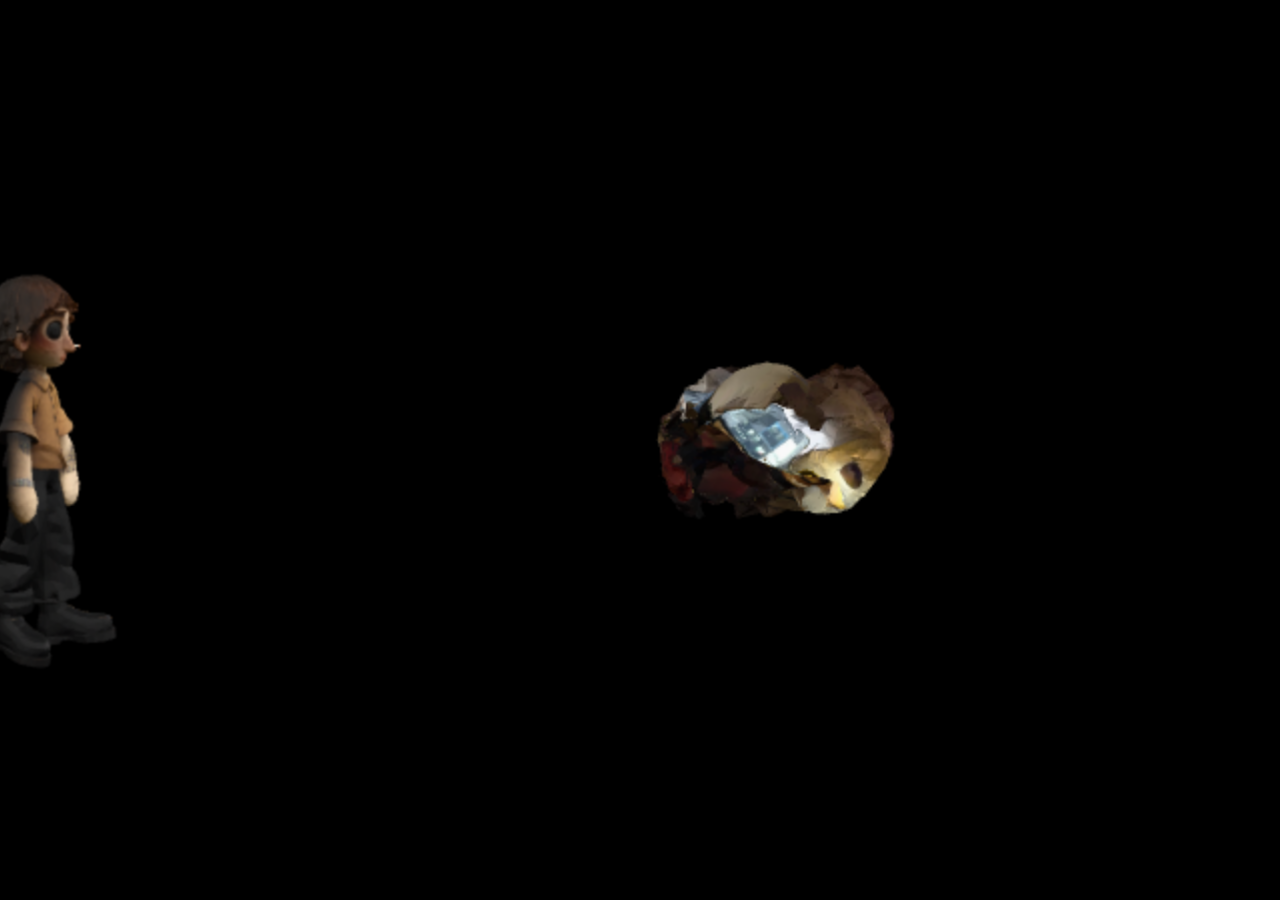
==== commit 560fab0f: "Remove room arrow prompt from homepage" ====
--- a/index.html
+++ b/index.html
@@ -664,7 +664,7 @@
 })();
 </script>
 <script type="module" src="model-viewer.min.js"></script>
-<script src="hero-3d.js?v=room-arrow-2"></script>
+<script src="hero-3d.js?v=room-3"></script>
 </body>
 </html>
 
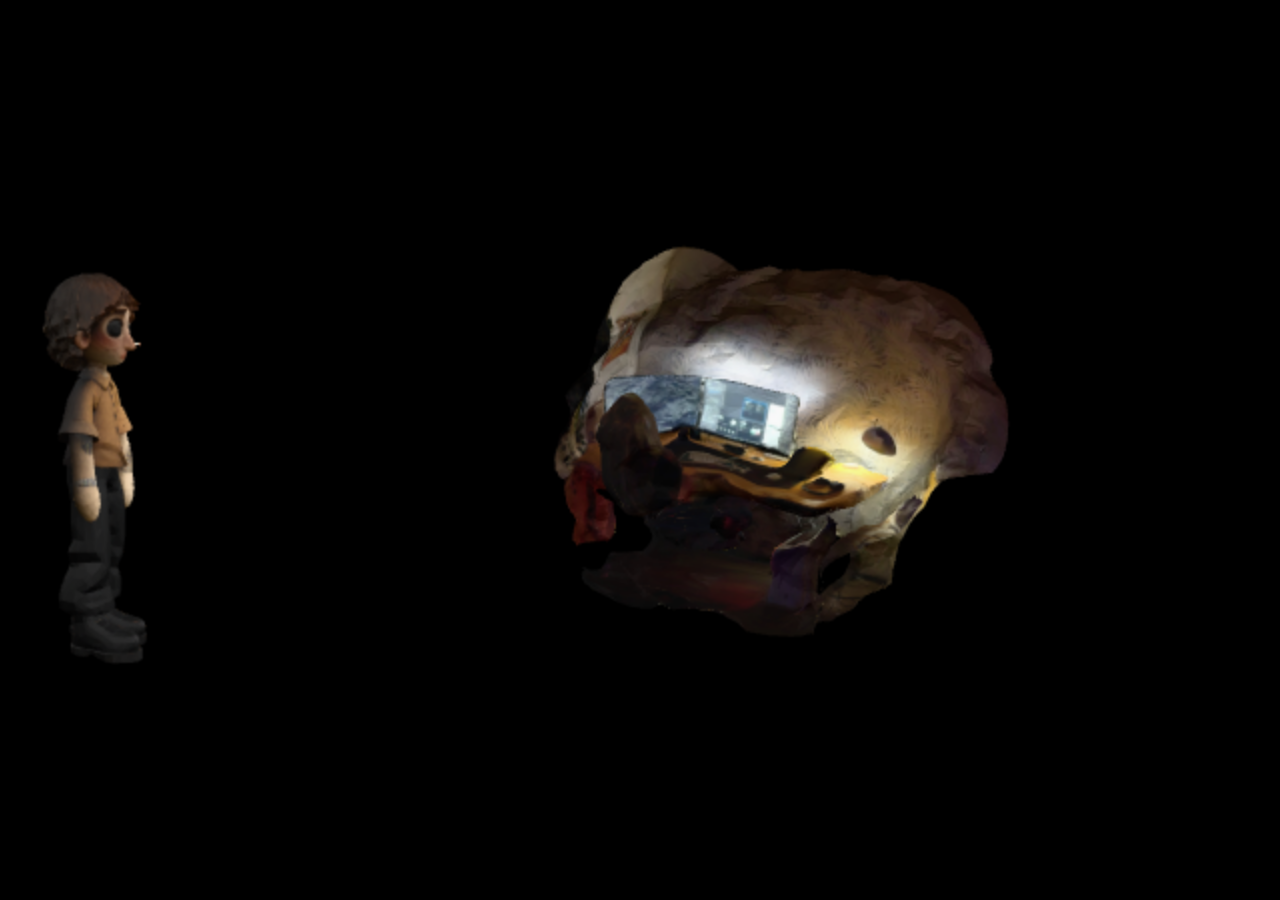
==== commit 27564d25: "Show design work in a layered carousel and add project logos" ====
--- a/index.html
+++ b/index.html
@@ -395,15 +395,25 @@
 .project-description{position:relative;filter:invert(1);background:#000;color:#b8b8bd;margin:0 0 3px;padding:clamp(20px,3vw,52px);text-align:left;overflow-wrap:anywhere;font-size:clamp(14px,1.02vw,17px);line-height:1.65}
 .project-description h2{margin:0 0 10px;color:#fff;font-size:1.12em;font-weight:600}
 .project-description p{max-width:72ch;margin:0;white-space:pre-line}
-.project-section-title{margin:0;padding-block:12px;background:#1c1c1e;border-block:1px solid #ffffff14;color:#eee;font-size:14px;font-weight:600}
+.project-section-title{margin:0;padding-block:10px;background:#000;border-block:1px solid #ffffff14;color:#bfc0c4;font-size:12px;font-weight:400}
+#list>section>.row:first-of-type{margin-top:7px}
+#list>section{padding-bottom:8px}
 .project-section-title>span{grid-column:2/-1}
-.design-project{filter:invert(1);background:#000;color:#e5e5ea;min-height:100svh;padding:clamp(64px,9vw,100px) 16px 40px}
+.design-project{filter:invert(1);background:#000;color:#e5e5ea;min-height:100svh;padding:clamp(64px,9vw,100px) 0 40px}
 .design-project .project-description{filter:none}
-.design-content{width:min(860px,100%);margin-inline:auto}
-.design-title{margin:0 0 22px;text-align:center;font-size:clamp(24px,4vw,40px);font-weight:600;line-height:1.15}
-.design-carousel{width:min(740px,100%);margin:0 auto 34px}
-.design-carousel-stage{position:relative;height:clamp(220px,48vw,460px);overflow:hidden;border:1px solid #fff2;border-radius:7px;background:#111112;isolation:isolate}
-.design-carousel-stage img{position:absolute;inset:0;width:100%;height:100%;object-fit:contain}
+.design-project .project-description p{max-width:none}
+.design-content{width:min(1040px,calc(100% - 32px));margin-inline:auto}
+.design-title{display:flex;justify-content:center;align-items:center;gap:.55em;margin:0 0 18px;text-align:center;font-size:clamp(11px,1vw,13px);font-weight:500;line-height:1.4}
+.design-title-logo{display:block;flex:none;width:auto;height:1em;max-width:3em;object-fit:contain}
+.design-carousel{width:100%;margin:0 auto 30px}
+.design-carousel-stage{position:relative;height:clamp(220px,48vw,460px);overflow:hidden;isolation:isolate;perspective:900px}
+.design-slide{position:absolute;top:2%;bottom:2%;left:0;right:0;margin:auto;width:min(54%,470px);padding:0;display:grid;place-items:center;border:1px solid #363638;border-radius:8px;background:#101011;overflow:hidden;color:inherit;box-shadow:0 10px 30px #0009}
+.design-slide[aria-hidden="true"]{pointer-events:none}
+.design-slide[data-side]{cursor:pointer}
+.design-slide:focus-visible{outline-offset:-3px}
+.design-slide img{position:absolute;inset:0;display:block;width:100%;height:100%;min-height:0;object-fit:contain}
+.design-carousel-stage:has(.design-placeholder){height:clamp(160px,38vw,360px);border:1px solid #fff2;border-radius:7px;background:#101011}
+@media(max-width:700px){.design-slide{width:64%}}
 .design-placeholder{margin:0;display:grid;place-items:center;height:100%;color:#9b9ba0}
 .design-carousel-controls{display:flex;align-items:center;justify-content:center;gap:12px;margin-top:12px;color:#b8b8bd}
 .design-carousel-controls button{font:inherit;min-height:34px;min-width:34px;padding:4px 10px;background:#19191b;color:#eee;border:1px solid #fff2;border-radius:5px;cursor:pointer}
@@ -450,7 +460,7 @@
 <script src="project-cat-3d.js?v=1"></script>
 <script src="phone.js?v=baecc87"></script>
 <script src="project-sections.js?v=2"></script>
-<script src="design-carousel.js?v=1"></script>
+<script src="design-carousel.js?v=2"></script>
 <script src="case-files.js?v=natural-ratio"></script>
 <script>
 const $=s=>document.querySelector(s);
@@ -462,6 +472,7 @@
    const url=/^https?:\/\//.test(c.link||'')?c.link:'';
    return{id:'c'+e(c.id),section:sectionOf(c),url,device:c.device==='ipad'?'ipad':'phone',folder:c.folder!=='0',pwa:/^https:\/\//.test(c.pwa||'')?c.pwa:'',name:e(c.name),type:e(c.type),created:e(c.created),year:(c.created||'').slice(-4),desc:e(c.desc),description:typeof c.description==='string'?c.description.trim():'',cover:sh[0]?.src,
     caseFiles:(c.caseFiles||[]).slice(0,3).map(e),
+    logo:/^img\/[a-z0-9_-]+\/[a-z0-9_.-]+\.(png|jpe?g)$/i.test(c.logo||'')?e(c.logo):'',
     gallery:(c.gallery||[]).filter(x=>/^\/?img\/[a-z0-9_-]+\/[a-z0-9_.-]+\.(webp|jpe?g|png|gif)$/i.test(x.src||'')).map(x=>({src:e(x.src),alt:e(x.alt),file:Math.max(0,Math.min(2,Math.floor(Number(x.file)||0))),width:Number(x.width)||0,height:Number(x.height)||0})),
     meta:[c.stack&&['Стек',e(c.stack)],c.platforms&&['Платформы',e(c.platforms)],url&&['Ссылка',`<a href="${e(url)}" target="_blank" rel="noopener">${e(url.replace(/^https?:\/\/(www\.)?/,'').replace(/\/$/,''))}</a>`]].filter(Boolean),
     shots:sh.length?sh.map(x=>e(x.h)||'Фото'):undefined,wins:sh.length||(c.features||[]).length?[...sh.map(x=>({img:e(x.src),h:e(x.h),p:e(x.p)})),...(c.features||[]).map(f=>({h:e(f.h),p:e(f.p),ul:(f.ul||[]).map(e)}))]:undefined}}),
@@ -509,7 +520,7 @@
   const host=$('#project');
   host.innerHTML=`<article class="design-project"><div class="design-content">
     <a class="design-back" href="#index">← Все проекты</a>
-    <h1 class="design-title">${project.name}</h1>
+    <h1 class="design-title">${project.logo?`<img class="design-title-logo" src="${project.logo}" alt="">`: ''}<span>${project.name}</span></h1>
     <section class="design-carousel" aria-label="Работы проекта">
       <div class="design-carousel-stage">${project.gallery.length?'':'<p class="design-placeholder">Здесь появятся работы проекта</p>'}</div>
       <div class="design-carousel-controls" hidden>
@@ -520,7 +531,7 @@
       </div>
     </section>
   </div></article>`;
-  appendProjectDescription(host.querySelector('.design-content'),project.description||'Описание пока не добавлено.');
+  appendProjectDescription(host.querySelector('.design-project'),project.description||'Описание пока не добавлено.');
   window.ProjectCat?.mount(host);
   disposeDesignCarousel=window.DesignCarousel.mount(host.querySelector('.design-carousel'),project.gallery);
 }
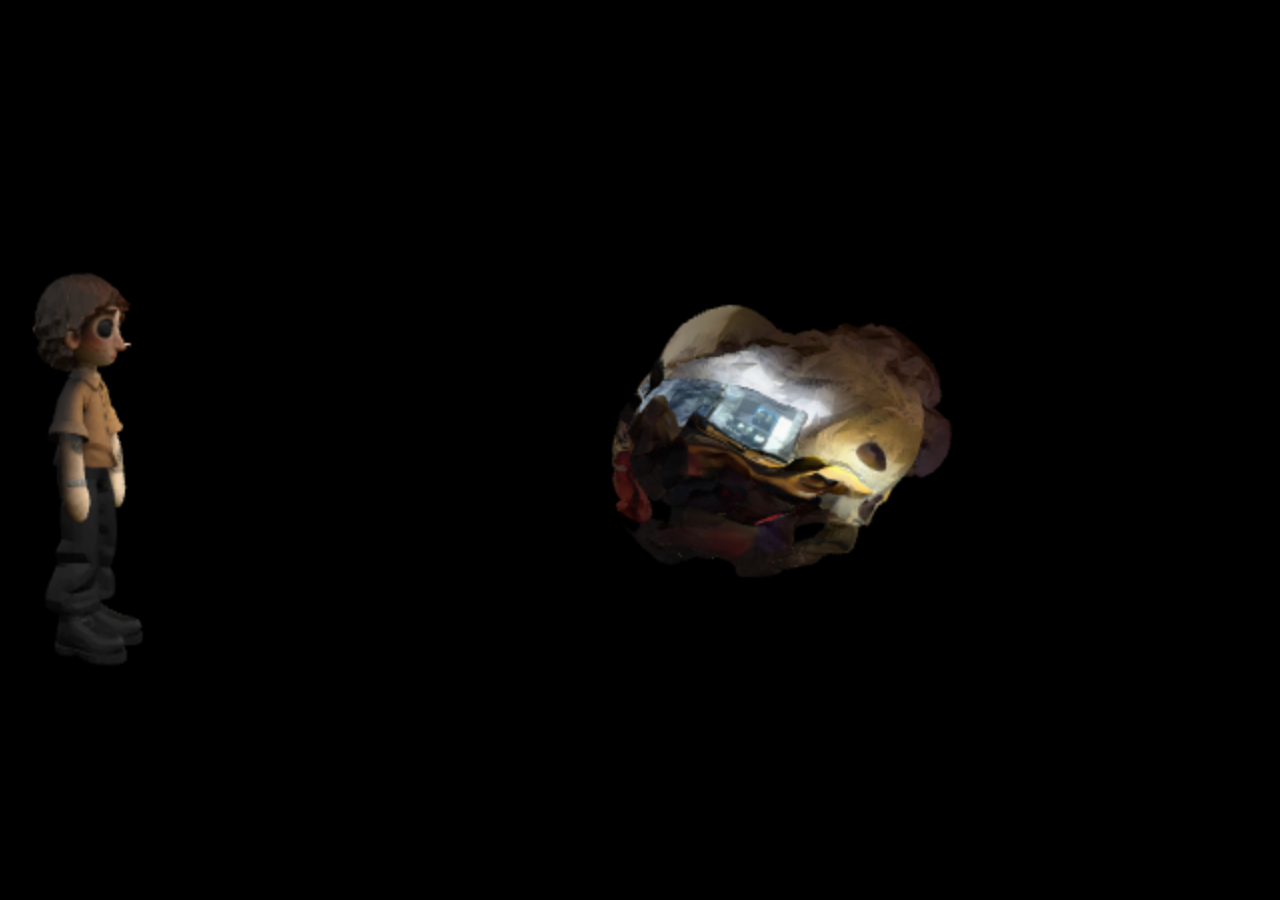
==== commit d5685a2b: "Match section heading backgrounds to the project table" ====
--- a/index.html
+++ b/index.html
@@ -395,7 +395,7 @@
 .project-description{position:relative;filter:invert(1);background:#000;color:#b8b8bd;margin:0 0 3px;padding:clamp(20px,3vw,52px);text-align:left;overflow-wrap:anywhere;font-size:clamp(14px,1.02vw,17px);line-height:1.65}
 .project-description h2{margin:0 0 10px;color:#fff;font-size:1.12em;font-weight:600}
 .project-description p{max-width:72ch;margin:0;white-space:pre-line}
-.project-section-title{margin:0;padding-block:10px;background:#000;border-block:1px solid #ffffff14;color:#bfc0c4;font-size:12px;font-weight:400}
+.project-section-title{margin:0;padding-block:10px;border-block:1px solid #ffffff14;color:#bfc0c4;font-size:12px;font-weight:400}
 #list>section>.row:first-of-type{margin-top:7px}
 #list>section{padding-bottom:8px}
 .project-section-title>span{grid-column:2/-1}
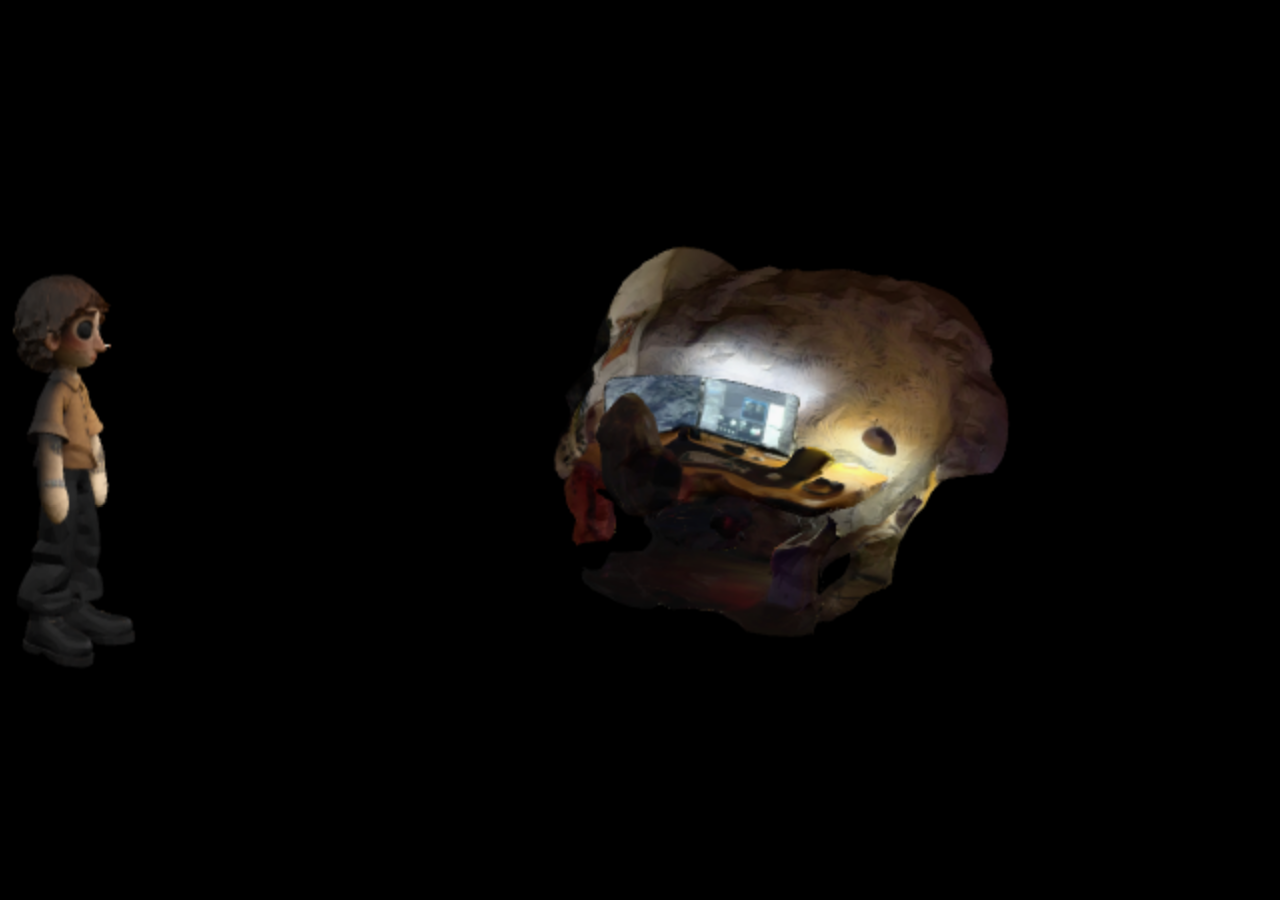
==== commit e275a770: "Make design carousel responsive and draggable and limit LLM gallery rows to five" ====
--- a/index.html
+++ b/index.html
@@ -389,8 +389,9 @@
  .st.pad .st-phone{grid-area:1/1}.st.pad .st-br{grid-area:2/1}.st.pad .st-fl{grid-area:3/1}
  .st.pad>.st-fdw{grid-area:4/1}
 }
-.project-photo-grid{display:flex;flex-wrap:wrap;gap:3px;container-type:inline-size;width:100%;margin:0;padding:0;filter:invert(1);background:#000;overflow:hidden}
-.project-photo-grid .project-photo-tile{position:relative;flex:none;height:min(max(120px,calc((100cqw - 15px) / 6)),calc(100cqw / var(--widest,1)));aspect-ratio:var(--media-ratio,1);margin:0;padding:0;border:0;overflow:hidden;background:#000;}
+.project-photo-grid{display:flex;flex-direction:column;gap:3px;container-type:inline-size;width:100%;margin:0;padding:0;filter:invert(1);background:#000;overflow:hidden}
+.project-photo-row{display:flex;flex-wrap:wrap;gap:3px}
+.project-photo-grid .project-photo-tile{position:relative;flex:none;height:min(max(120px,calc((100cqw - 12px) / 5)),calc(100cqw / var(--widest,1)));aspect-ratio:var(--media-ratio,1);margin:0;padding:0;border:0;overflow:hidden;background:#000;}
 .project-photo-grid .project-photo-tile::after,.project-description::after{content:"";position:absolute;inset:0;pointer-events:none;--corner:clamp(10px,1.4vw,22px);--line:linear-gradient(#292929,#292929);background:var(--line) top left/var(--corner) 3px,var(--line) top left/3px var(--corner),var(--line) top right/var(--corner) 3px,var(--line) top right/3px var(--corner),var(--line) bottom left/var(--corner) 3px,var(--line) bottom left/3px var(--corner),var(--line) bottom right/var(--corner) 3px,var(--line) bottom right/3px var(--corner);background-repeat:no-repeat}
 .project-description{position:relative;filter:invert(1);background:#000;color:#b8b8bd;margin:0 0 3px;padding:clamp(20px,3vw,52px);text-align:left;overflow-wrap:anywhere;font-size:clamp(14px,1.02vw,17px);line-height:1.65}
 .project-description h2{margin:0 0 10px;color:#fff;font-size:1.12em;font-weight:600}
@@ -400,20 +401,23 @@
 #list>section{padding-bottom:8px}
 .project-section-title>span{grid-column:2/-1}
 .design-project{filter:invert(1);background:#000;color:#e5e5ea;min-height:100svh;padding:clamp(64px,9vw,100px) 0 40px}
-.design-project .project-description{filter:none}
+.design-project .project-description{filter:none;color:#94949a;font-size:clamp(12px,calc(1.02vw - 2px),15px)}
+.design-project .project-description::after{content:none}
+.design-project .project-description h2{color:#dddde2;font-size:clamp(14px,calc(1.14vw - 2px),17px)}
 .design-project .project-description p{max-width:none}
 .design-content{width:min(1040px,calc(100% - 32px));margin-inline:auto}
 .design-title{display:flex;justify-content:center;align-items:center;gap:.55em;margin:0 0 18px;text-align:center;font-size:clamp(11px,1vw,13px);font-weight:500;line-height:1.4}
 .design-title-logo{display:block;flex:none;width:auto;height:1em;max-width:3em;object-fit:contain}
 .design-carousel{width:100%;margin:0 auto 30px}
 .design-carousel-stage{position:relative;height:clamp(220px,48vw,460px);overflow:hidden;isolation:isolate;perspective:900px}
-.design-slide{position:absolute;top:2%;bottom:2%;left:0;right:0;margin:auto;width:min(54%,470px);padding:0;display:grid;place-items:center;border:1px solid #363638;border-radius:8px;background:#101011;overflow:hidden;color:inherit;box-shadow:0 10px 30px #0009}
+.design-slide{position:absolute;inset:0;margin:auto;padding:0;display:grid;place-items:center;border:1px solid #363638;background:#101011;color:inherit;box-shadow:0 10px 30px #0009}
 .design-slide[aria-hidden="true"]{pointer-events:none}
+.design-carousel-stage.is-draggable{cursor:grab;touch-action:pan-y;user-select:none}
+.design-carousel-stage.is-dragging,.design-carousel-stage.is-dragging .design-slide{cursor:grabbing}
 .design-slide[data-side]{cursor:pointer}
 .design-slide:focus-visible{outline-offset:-3px}
 .design-slide img{position:absolute;inset:0;display:block;width:100%;height:100%;min-height:0;object-fit:contain}
 .design-carousel-stage:has(.design-placeholder){height:clamp(160px,38vw,360px);border:1px solid #fff2;border-radius:7px;background:#101011}
-@media(max-width:700px){.design-slide{width:64%}}
 .design-placeholder{margin:0;display:grid;place-items:center;height:100%;color:#9b9ba0}
 .design-carousel-controls{display:flex;align-items:center;justify-content:center;gap:12px;margin-top:12px;color:#b8b8bd}
 .design-carousel-controls button{font:inherit;min-height:34px;min-width:34px;padding:4px 10px;background:#19191b;color:#eee;border:1px solid #fff2;border-radius:5px;cursor:pointer}
@@ -460,8 +464,8 @@
 <script src="project-cat-3d.js?v=1"></script>
 <script src="phone.js?v=baecc87"></script>
 <script src="project-sections.js?v=2"></script>
-<script src="design-carousel.js?v=2"></script>
-<script src="case-files.js?v=natural-ratio"></script>
+<script src="design-carousel.js?v=3"></script>
+<script src="case-files.js?v=five-per-row"></script>
 <script>
 const $=s=>document.querySelector(s);
 const {labels:sectionLabels,sectionOf}=window.ProjectSections;
@@ -527,7 +531,6 @@
         <button type="button" data-step="-1" aria-label="Предыдущее изображение">←</button>
         <span data-position></span>
         <button type="button" data-step="1" aria-label="Следующее изображение">→</button>
-        <button type="button" data-playback aria-label="Автопрокрутка"></button>
       </div>
     </section>
   </div></article>`;
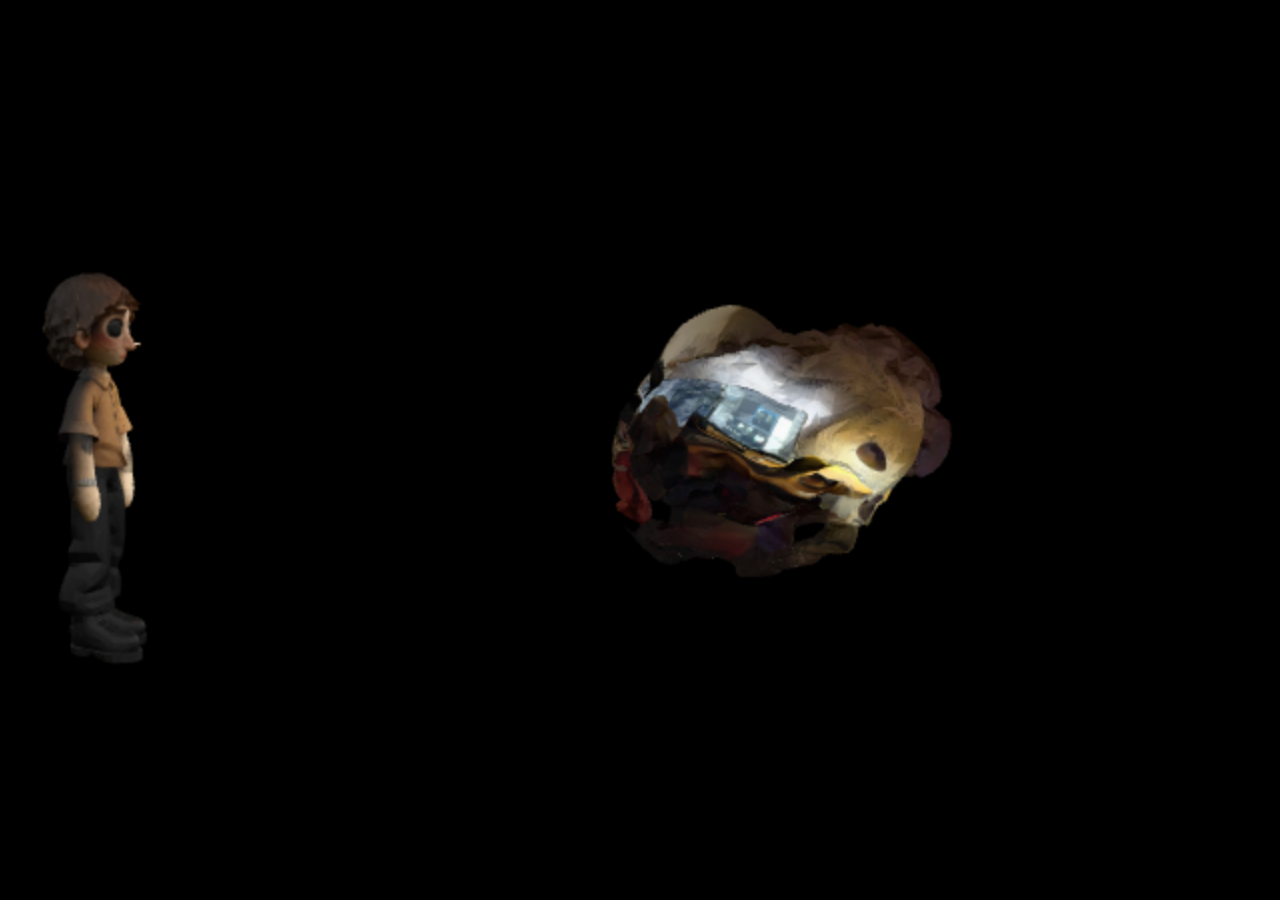
==== commit 57ccd4a0: "Unify project descriptions, add editable colors and prevent carousel clipping" ====
--- a/index.html
+++ b/index.html
@@ -392,24 +392,27 @@
 .project-photo-grid{display:flex;flex-direction:column;gap:3px;container-type:inline-size;width:100%;margin:0;padding:0;filter:invert(1);background:#000;overflow:hidden}
 .project-photo-row{display:flex;flex-wrap:wrap;gap:3px}
 .project-photo-grid .project-photo-tile{position:relative;flex:none;height:min(max(120px,calc((100cqw - 12px) / 5)),calc(100cqw / var(--widest,1)));aspect-ratio:var(--media-ratio,1);margin:0;padding:0;border:0;overflow:hidden;background:#000;}
-.project-photo-grid .project-photo-tile::after,.project-description::after{content:"";position:absolute;inset:0;pointer-events:none;--corner:clamp(10px,1.4vw,22px);--line:linear-gradient(#292929,#292929);background:var(--line) top left/var(--corner) 3px,var(--line) top left/3px var(--corner),var(--line) top right/var(--corner) 3px,var(--line) top right/3px var(--corner),var(--line) bottom left/var(--corner) 3px,var(--line) bottom left/3px var(--corner),var(--line) bottom right/var(--corner) 3px,var(--line) bottom right/3px var(--corner);background-repeat:no-repeat}
-.project-description{position:relative;filter:invert(1);background:#000;color:#b8b8bd;margin:0 0 3px;padding:clamp(20px,3vw,52px);text-align:left;overflow-wrap:anywhere;font-size:clamp(14px,1.02vw,17px);line-height:1.65}
-.project-description h2{margin:0 0 10px;color:#fff;font-size:1.12em;font-weight:600}
-.project-description p{max-width:72ch;margin:0;white-space:pre-line}
+.project-photo-grid .project-photo-tile::after{content:"";position:absolute;inset:0;pointer-events:none;--corner:clamp(10px,1.4vw,22px);--line:linear-gradient(#292929,#292929);background:var(--line) top left/var(--corner) 3px,var(--line) top left/3px var(--corner),var(--line) top right/var(--corner) 3px,var(--line) top right/3px var(--corner),var(--line) bottom left/var(--corner) 3px,var(--line) bottom left/3px var(--corner),var(--line) bottom right/var(--corner) 3px,var(--line) bottom right/3px var(--corner);background-repeat:no-repeat}
+ .project-description{display:grid;grid-template-columns:minmax(0,.9fr) minmax(0,1.6fr);gap:clamp(22px,5vw,96px);filter:invert(1);background:#000;color:var(--project-copy,var(--project-text,#94949a));margin:0 0 3px;padding:clamp(24px,4vw,64px);text-align:left;overflow-wrap:anywhere;font-size:clamp(12px,.92vw,15px);line-height:1.55}
+.project-description-identity{display:flex;flex-direction:column;align-items:flex-start;justify-content:space-between;gap:20px}
+.project-description h2{margin:0;color:var(--project-title,var(--project-text,#dddde2));font-size:1.12em;font-weight:400}
+.project-description-author{color:var(--project-text,#b8b8bd);font-weight:600;font-size:1em}
+.project-description h3{margin:0 0 8px;font-size:inherit;font-weight:600}
+.project-description p{margin:0;white-space:pre-line}
+@media(max-width:650px){.project-description{grid-template-columns:1fr}.project-description-identity{gap:4px}}
+#project[data-text-color] :is(.st-menu a,.st-t,.st-pane li,.st-pane a,.st-code pre,.st-com,.st-a,.st-path,.st-files li,.st-out,.st-out b,.st-cap,.design-back,.design-placeholder,.lb button,.lb b,.lb span,.lb p){color:var(--project-text)}
+#project .st-code b{color:var(--project-title,var(--project-text,#fff))}
 .project-section-title{margin:0;padding-block:10px;border-block:1px solid #ffffff14;color:#bfc0c4;font-size:12px;font-weight:400}
 #list>section>.row:first-of-type{margin-top:7px}
 #list>section{padding-bottom:8px}
 .project-section-title>span{grid-column:2/-1}
 .design-project{filter:invert(1);background:#000;color:#e5e5ea;min-height:100svh;padding:clamp(64px,9vw,100px) 0 40px}
-.design-project .project-description{filter:none;color:#94949a;font-size:clamp(12px,calc(1.02vw - 2px),15px)}
-.design-project .project-description::after{content:none}
-.design-project .project-description h2{color:#dddde2;font-size:clamp(14px,calc(1.14vw - 2px),17px)}
-.design-project .project-description p{max-width:none}
+.design-project .project-description{filter:none}
 .design-content{width:min(1040px,calc(100% - 32px));margin-inline:auto}
-.design-title{display:flex;justify-content:center;align-items:center;gap:.55em;margin:0 0 18px;text-align:center;font-size:clamp(11px,1vw,13px);font-weight:500;line-height:1.4}
+.design-title{display:flex;justify-content:center;align-items:center;gap:.55em;margin:0 0 18px;text-align:center;font-size:clamp(11px,1vw,13px);font-weight:500;line-height:1.4;color:var(--project-title,var(--project-text,#e5e5ea))}
 .design-title-logo{display:block;flex:none;width:auto;height:1em;max-width:3em;object-fit:contain}
 .design-carousel{width:100%;margin:0 auto 30px}
-.design-carousel-stage{position:relative;height:clamp(220px,48vw,460px);overflow:hidden;isolation:isolate;perspective:900px}
+.design-carousel-stage{position:relative;height:clamp(220px,48vw,460px);overflow:visible;isolation:isolate;perspective:900px}
 .design-slide{position:absolute;inset:0;margin:auto;padding:0;display:grid;place-items:center;border:1px solid #363638;background:#101011;color:inherit;box-shadow:0 10px 30px #0009}
 .design-slide[aria-hidden="true"]{pointer-events:none}
 .design-carousel-stage.is-draggable{cursor:grab;touch-action:pan-y;user-select:none}
@@ -419,10 +422,6 @@
 .design-slide img{position:absolute;inset:0;display:block;width:100%;height:100%;min-height:0;object-fit:contain}
 .design-carousel-stage:has(.design-placeholder){height:clamp(160px,38vw,360px);border:1px solid #fff2;border-radius:7px;background:#101011}
 .design-placeholder{margin:0;display:grid;place-items:center;height:100%;color:#9b9ba0}
-.design-carousel-controls{display:flex;align-items:center;justify-content:center;gap:12px;margin-top:12px;color:#b8b8bd}
-.design-carousel-controls button{font:inherit;min-height:34px;min-width:34px;padding:4px 10px;background:#19191b;color:#eee;border:1px solid #fff2;border-radius:5px;cursor:pointer}
-.design-carousel-controls button:hover{background:#2b2b2d}
-.design-carousel-controls [data-position]{min-width:38px;text-align:center;font-variant-numeric:tabular-nums}
 .design-back{display:inline-block;color:#ccc;margin:0 0 18px;text-decoration:none}
 .design-back:hover{text-decoration:underline}
 .project-photo-grid img{display:block;width:100%;height:100%;max-width:none;object-fit:contain;user-select:none}
@@ -464,18 +463,21 @@
 <script src="project-cat-3d.js?v=1"></script>
 <script src="phone.js?v=baecc87"></script>
 <script src="project-sections.js?v=2"></script>
-<script src="design-carousel.js?v=3"></script>
+<script src="design-carousel.js?v=4"></script>
 <script src="case-files.js?v=five-per-row"></script>
 <script>
 const $=s=>document.querySelector(s);
 const {labels:sectionLabels,sectionOf}=window.ProjectSections;
 const wait=ms=>new Promise(r=>setTimeout(r,ms));
+const safeProjectColor=value=>/^#[0-9a-f]{6}$/i.test(value||'')?value:'';
 const GENERIC=['Экран 01','Экран 02','Экран 03','Экран 04','Экран 05'];
 const P=[
  ...(window.CUSTOM||[]).map(c=>{const e=v=>String(v??'').replace(/[&<>"]/g,m=>({'&':'&amp;','<':'&lt;','>':'&gt;','"':'&quot;'})[m]),sh=c.shots||[];
    const url=/^https?:\/\//.test(c.link||'')?c.link:'';
-   return{id:'c'+e(c.id),section:sectionOf(c),url,device:c.device==='ipad'?'ipad':'phone',folder:c.folder!=='0',pwa:/^https:\/\//.test(c.pwa||'')?c.pwa:'',name:e(c.name),type:e(c.type),created:e(c.created),year:(c.created||'').slice(-4),desc:e(c.desc),description:typeof c.description==='string'?c.description.trim():'',cover:sh[0]?.src,
+   return{id:'c'+e(c.id),section:sectionOf(c),url,device:c.device==='ipad'?'ipad':'phone',folder:c.folder!=='0',pwa:/^https:\/\//.test(c.pwa||'')?c.pwa:'',name:e(c.name),displayName:String(c.name||''),type:e(c.type),created:e(c.created),year:(c.created||'').slice(-4),desc:e(c.desc),description:typeof c.description==='string'?c.description.trim():'',cover:sh[0]?.src,
     caseFiles:(c.caseFiles||[]).slice(0,3).map(e),
+    descriptionHeading:typeof c.descriptionHeading==='string'?c.descriptionHeading.trim():'',
+    textColor:safeProjectColor(c.textColor),titleColor:safeProjectColor(c.titleColor),descriptionColor:safeProjectColor(c.descriptionColor),
     logo:/^img\/[a-z0-9_-]+\/[a-z0-9_.-]+\.(png|jpe?g)$/i.test(c.logo||'')?e(c.logo):'',
     gallery:(c.gallery||[]).filter(x=>/^\/?img\/[a-z0-9_-]+\/[a-z0-9_.-]+\.(webp|jpe?g|png|gif)$/i.test(x.src||'')).map(x=>({src:e(x.src),alt:e(x.alt),file:Math.max(0,Math.min(2,Math.floor(Number(x.file)||0))),width:Number(x.width)||0,height:Number(x.height)||0})),
     meta:[c.stack&&['Стек',e(c.stack)],c.platforms&&['Платформы',e(c.platforms)],url&&['Ссылка',`<a href="${e(url)}" target="_blank" rel="noopener">${e(url.replace(/^https?:\/\/(www\.)?/,'').replace(/\/$/,''))}</a>`]].filter(Boolean),
@@ -508,17 +510,37 @@
   d.go(0);requestAnimationFrame(()=>d.classList.add('on'))}
 addEventListener('keydown',e=>{const d=$('#project .lb.on');if(!d)return;if(e.key==='Escape')d.classList.remove('on');if(e.key==='ArrowLeft')d.go(-1);if(e.key==='ArrowRight')d.go(1)});
 let disposeDesignCarousel=()=>{};
-function appendProjectDescription(host, description){
+function appendProjectDescription(host, project){
   const block=document.createElement('section');
   block.className='project-description';
+  block.setAttribute('aria-labelledby','project-description-title');
+  const identity=document.createElement('header');
+  identity.className='project-description-identity';
   const title=document.createElement('h2');
-  title.textContent='О проекте';
   title.id='project-description-title';
-  block.setAttribute('aria-labelledby',title.id);
+  title.textContent=project.displayName||project.name;
+  const author=document.createElement('span');
+  author.className='project-description-author';
+  author.textContent='qwekurasa';
+  identity.append(title,author);
+  const body=document.createElement('div');
+  if(project.descriptionHeading){
+    const heading=document.createElement('h3');
+    heading.textContent=project.descriptionHeading;
+    body.append(heading);
+  }
   const copy=document.createElement('p');
-  copy.textContent=description;
-  block.append(title,copy);
+  copy.textContent=project.description||'Описание пока не добавлено.';
+  body.append(copy);
+  block.append(identity,body);
   host.append(block);
+}
+function applyProjectColors(host,project){
+  host.toggleAttribute('data-text-color',Boolean(project.textColor));
+  for(const [property,color] of [['--project-text',project.textColor],['--project-title',project.titleColor],['--project-copy',project.descriptionColor]]){
+    if(color)host.style.setProperty(property,color);
+    else host.style.removeProperty(property);
+  }
 }
 function renderDesignProject(project){
   const host=$('#project');
@@ -527,19 +549,15 @@
     <h1 class="design-title">${project.logo?`<img class="design-title-logo" src="${project.logo}" alt="">`: ''}<span>${project.name}</span></h1>
     <section class="design-carousel" aria-label="Работы проекта">
       <div class="design-carousel-stage">${project.gallery.length?'':'<p class="design-placeholder">Здесь появятся работы проекта</p>'}</div>
-      <div class="design-carousel-controls" hidden>
-        <button type="button" data-step="-1" aria-label="Предыдущее изображение">←</button>
-        <span data-position></span>
-        <button type="button" data-step="1" aria-label="Следующее изображение">→</button>
-      </div>
     </section>
   </div></article>`;
-  appendProjectDescription(host.querySelector('.design-project'),project.description||'Описание пока не добавлено.');
+  appendProjectDescription(host.querySelector('.design-project'),project);
   window.ProjectCat?.mount(host);
   disposeDesignCarousel=window.DesignCarousel.mount(host.querySelector('.design-carousel'),project.gallery);
 }
 function renderProject(id){
   const p=P.find(q=>q.id===id)||P[0];
+  applyProjectColors($('#project'),p);
   if(p.section==='design'){renderDesignProject(p);return;}
   const group=P.filter(q=>q.section===p.section),i=group.indexOf(p);
   const nx=group[(i+1)%group.length],pv=group[(i+group.length-1)%group.length];
@@ -564,7 +582,7 @@
   </div></div>`;
   if(p.device==='ipad'&&p.pwa)window.Phone?.mountPad($('#stPhone'),{url:p.pwa});
   else window.Phone?.mount($('#stPhone'),{id:p.id,pwa:p.pwa,name:p.name,icon:p.icon,screens:shots.map(w=>`<img src="${w.img}" alt="">`)});
-  if(p.description)appendProjectDescription($('#project'),p.description);
+  appendProjectDescription($('#project'),p);
   window.CaseFiles?.mount(p,$('#project'));
   window.ProjectCat?.mount($('#project'));
   $('.st').classList.toggle('pad',pad);
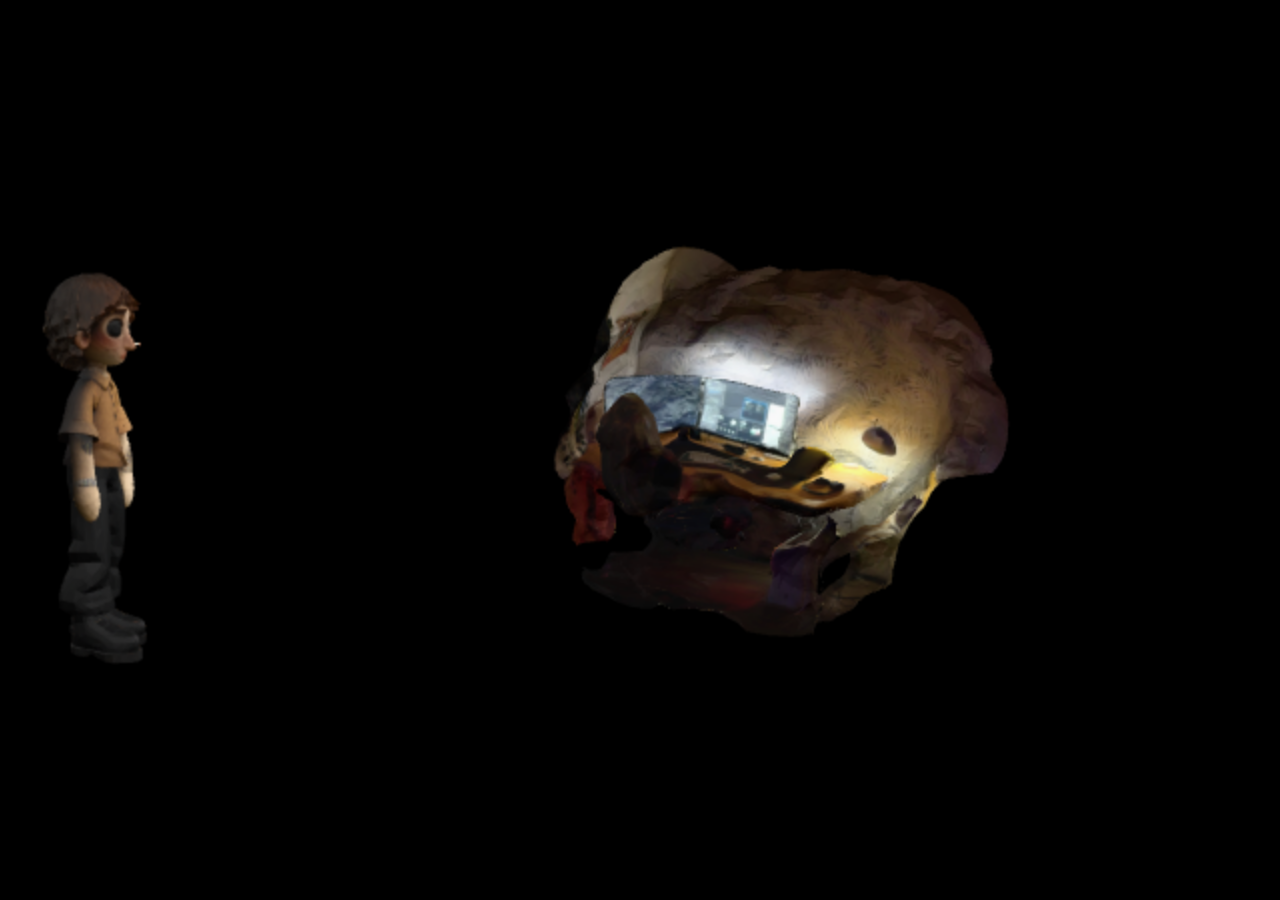
==== commit 542cb319: "Keep card outlines above media and center project description content" ====
--- a/index.html
+++ b/index.html
@@ -393,13 +393,14 @@
 .project-photo-row{display:flex;flex-wrap:wrap;gap:3px}
 .project-photo-grid .project-photo-tile{position:relative;flex:none;height:min(max(120px,calc((100cqw - 12px) / 5)),calc(100cqw / var(--widest,1)));aspect-ratio:var(--media-ratio,1);margin:0;padding:0;border:0;overflow:hidden;background:#000;}
 .project-photo-grid .project-photo-tile::after{content:"";position:absolute;inset:0;pointer-events:none;--corner:clamp(10px,1.4vw,22px);--line:linear-gradient(#292929,#292929);background:var(--line) top left/var(--corner) 3px,var(--line) top left/3px var(--corner),var(--line) top right/var(--corner) 3px,var(--line) top right/3px var(--corner),var(--line) bottom left/var(--corner) 3px,var(--line) bottom left/3px var(--corner),var(--line) bottom right/var(--corner) 3px,var(--line) bottom right/3px var(--corner);background-repeat:no-repeat}
- .project-description{display:grid;grid-template-columns:minmax(0,.9fr) minmax(0,1.6fr);gap:clamp(22px,5vw,96px);filter:invert(1);background:#000;color:var(--project-copy,var(--project-text,#94949a));margin:0 0 3px;padding:clamp(24px,4vw,64px);text-align:left;overflow-wrap:anywhere;font-size:clamp(12px,.92vw,15px);line-height:1.55}
+.project-description{filter:invert(1);background:#000;color:var(--project-copy,var(--project-text,#94949a));margin:0 0 3px;padding:clamp(24px,4vw,64px) 16px;text-align:left;overflow-wrap:anywhere;font-size:clamp(12px,.92vw,15px);line-height:1.55}
+.project-description-content{width:min(1040px,100%);margin-inline:auto;display:grid;grid-template-columns:minmax(0,.9fr) minmax(0,1.6fr);gap:clamp(22px,5vw,96px)}
 .project-description-identity{display:flex;flex-direction:column;align-items:flex-start;justify-content:space-between;gap:20px}
 .project-description h2{margin:0;color:var(--project-title,var(--project-text,#dddde2));font-size:1.12em;font-weight:400}
 .project-description-author{color:var(--project-text,#b8b8bd);font-weight:600;font-size:1em}
 .project-description h3{margin:0 0 8px;font-size:inherit;font-weight:600}
 .project-description p{margin:0;white-space:pre-line}
-@media(max-width:650px){.project-description{grid-template-columns:1fr}.project-description-identity{gap:4px}}
+@media(max-width:650px){.project-description-content{grid-template-columns:1fr}.project-description-identity{gap:4px}}
 #project[data-text-color] :is(.st-menu a,.st-t,.st-pane li,.st-pane a,.st-code pre,.st-com,.st-a,.st-path,.st-files li,.st-out,.st-out b,.st-cap,.design-back,.design-placeholder,.lb button,.lb b,.lb span,.lb p){color:var(--project-text)}
 #project .st-code b{color:var(--project-title,var(--project-text,#fff))}
 .project-section-title{margin:0;padding-block:10px;border-block:1px solid #ffffff14;color:#bfc0c4;font-size:12px;font-weight:400}
@@ -413,7 +414,8 @@
 .design-title-logo{display:block;flex:none;width:auto;height:1em;max-width:3em;object-fit:contain}
 .design-carousel{width:100%;margin:0 auto 30px}
 .design-carousel-stage{position:relative;height:clamp(220px,48vw,460px);overflow:visible;isolation:isolate;perspective:900px}
-.design-slide{position:absolute;inset:0;margin:auto;padding:0;display:grid;place-items:center;border:1px solid #363638;background:#101011;color:inherit;box-shadow:0 10px 30px #0009}
+.design-slide{position:absolute;inset:0;margin:auto;padding:0;display:grid;place-items:center;border:1px solid transparent;background:#101011;color:inherit;box-shadow:0 10px 30px #0009}
+.design-slide::after{content:"";position:absolute;inset:-1px;z-index:1;pointer-events:none;box-shadow:inset 0 0 0 1px #363638}
 .design-slide[aria-hidden="true"]{pointer-events:none}
 .design-carousel-stage.is-draggable{cursor:grab;touch-action:pan-y;user-select:none}
 .design-carousel-stage.is-dragging,.design-carousel-stage.is-dragging .design-slide{cursor:grabbing}
@@ -532,7 +534,10 @@
   const copy=document.createElement('p');
   copy.textContent=project.description||'Описание пока не добавлено.';
   body.append(copy);
-  block.append(identity,body);
+  const content=document.createElement('div');
+  content.className='project-description-content';
+  content.append(identity,body);
+  block.append(content);
   host.append(block);
 }
 function applyProjectColors(host,project){
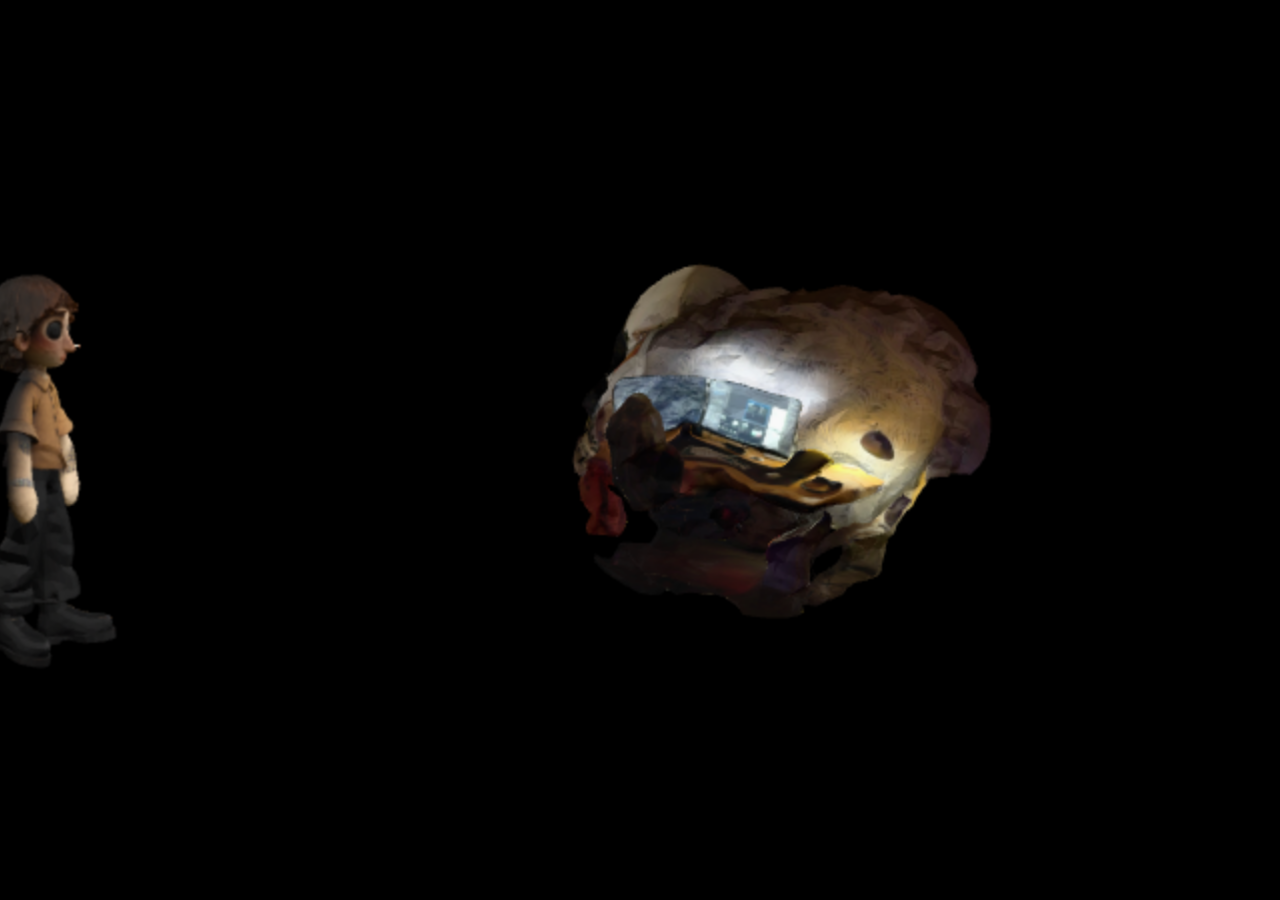
==== commit afce0017: "Remove visual frames around design carousel media" ====
--- a/index.html
+++ b/index.html
@@ -414,13 +414,13 @@
 .design-title-logo{display:block;flex:none;width:auto;height:1em;max-width:3em;object-fit:contain}
 .design-carousel{width:100%;margin:0 auto 30px}
 .design-carousel-stage{position:relative;height:clamp(220px,48vw,460px);overflow:visible;isolation:isolate;perspective:900px}
-.design-slide{position:absolute;inset:0;margin:auto;padding:0;display:grid;place-items:center;border:1px solid transparent;background:#101011;color:inherit;box-shadow:0 10px 30px #0009}
-.design-slide::after{content:"";position:absolute;inset:-1px;z-index:1;pointer-events:none;box-shadow:inset 0 0 0 1px #363638}
+.design-slide{position:absolute;inset:0;margin:auto;padding:0;display:grid;place-items:center;border:0;background:transparent;color:inherit;-webkit-tap-highlight-color:transparent}
 .design-slide[aria-hidden="true"]{pointer-events:none}
 .design-carousel-stage.is-draggable{cursor:grab;touch-action:pan-y;user-select:none}
 .design-carousel-stage.is-dragging,.design-carousel-stage.is-dragging .design-slide{cursor:grabbing}
 .design-slide[data-side]{cursor:pointer}
-.design-slide:focus-visible{outline-offset:-3px}
+.design-slide:focus,.design-carousel-stage:focus{outline:none}
+.design-slide:focus-visible img,.design-carousel-stage:focus-visible .design-slide[aria-disabled="true"] img{filter:brightness(1.24)}
 .design-slide img{position:absolute;inset:0;display:block;width:100%;height:100%;min-height:0;object-fit:contain}
 .design-carousel-stage:has(.design-placeholder){height:clamp(160px,38vw,360px);border:1px solid #fff2;border-radius:7px;background:#101011}
 .design-placeholder{margin:0;display:grid;place-items:center;height:100%;color:#9b9ba0}
@@ -465,7 +465,7 @@
 <script src="project-cat-3d.js?v=1"></script>
 <script src="phone.js?v=baecc87"></script>
 <script src="project-sections.js?v=2"></script>
-<script src="design-carousel.js?v=4"></script>
+<script src="design-carousel.js?v=5"></script>
 <script src="case-files.js?v=five-per-row"></script>
 <script>
 const $=s=>document.querySelector(s);
